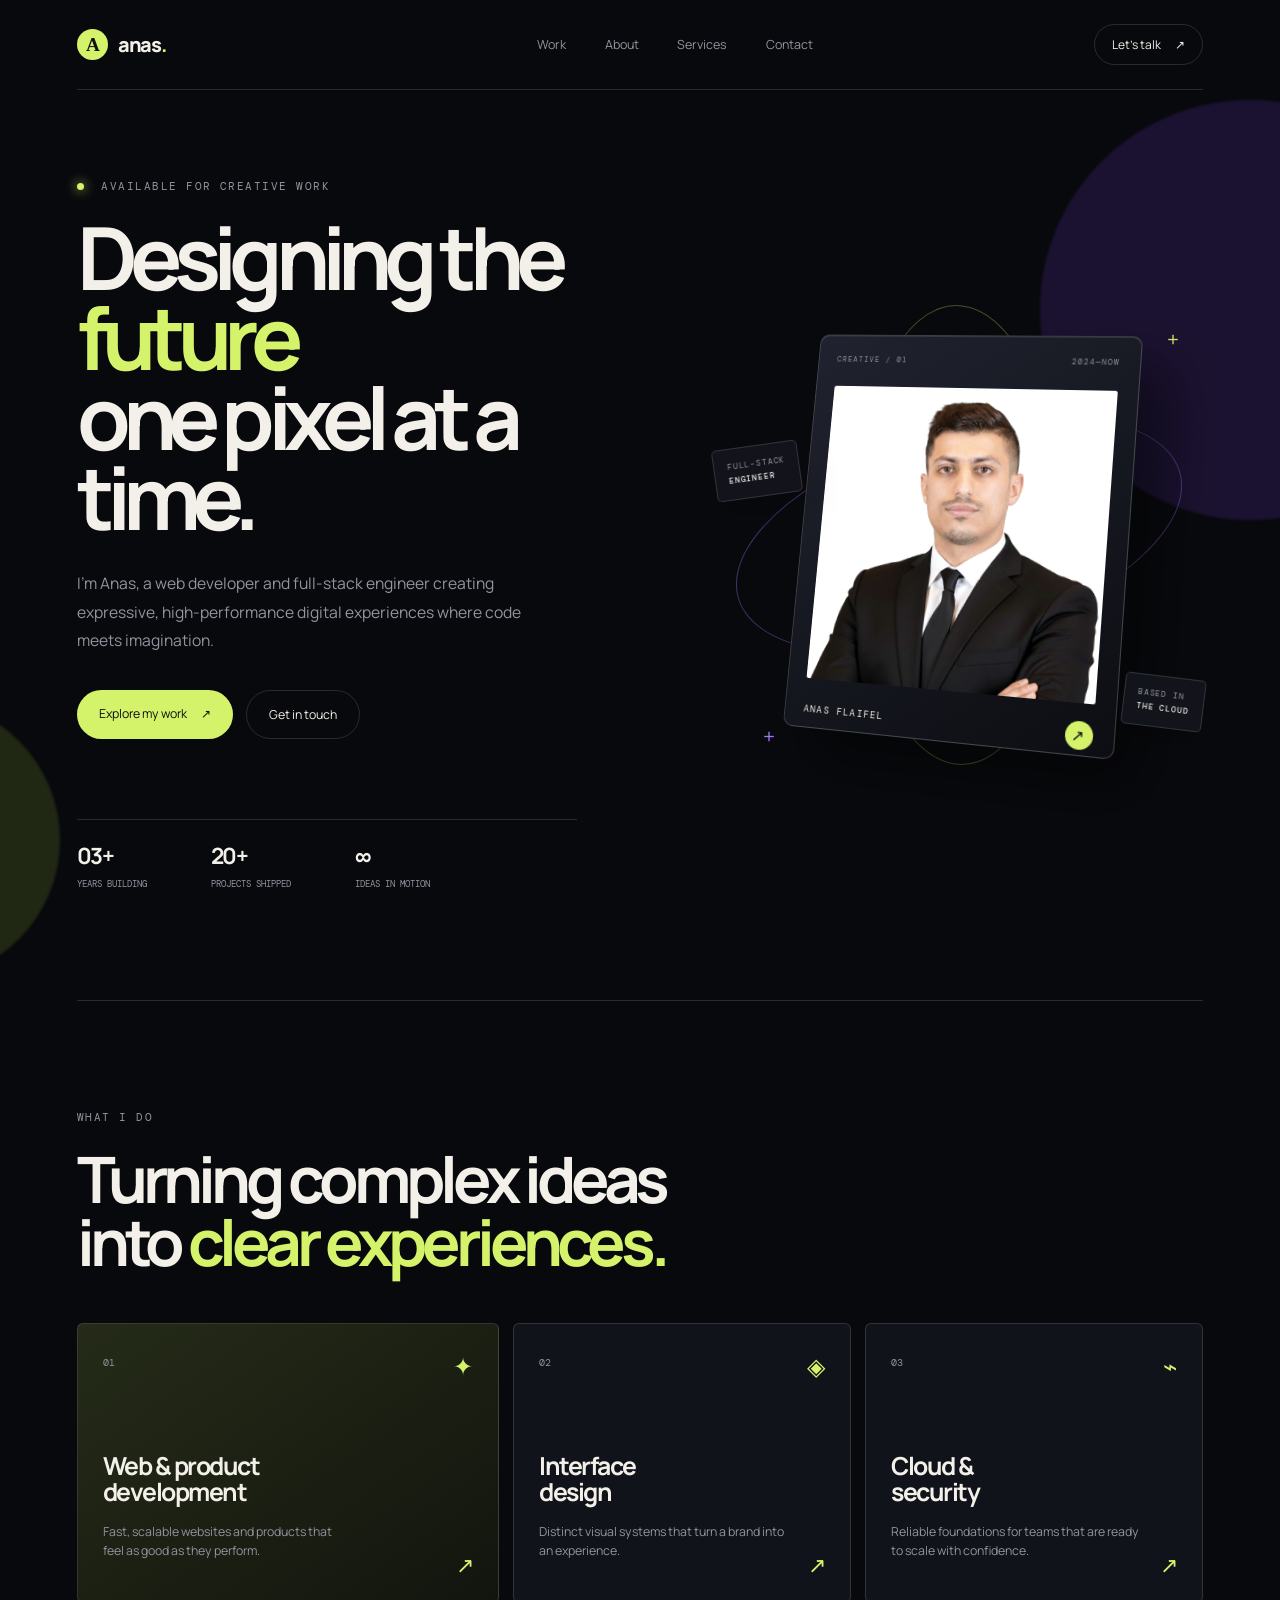
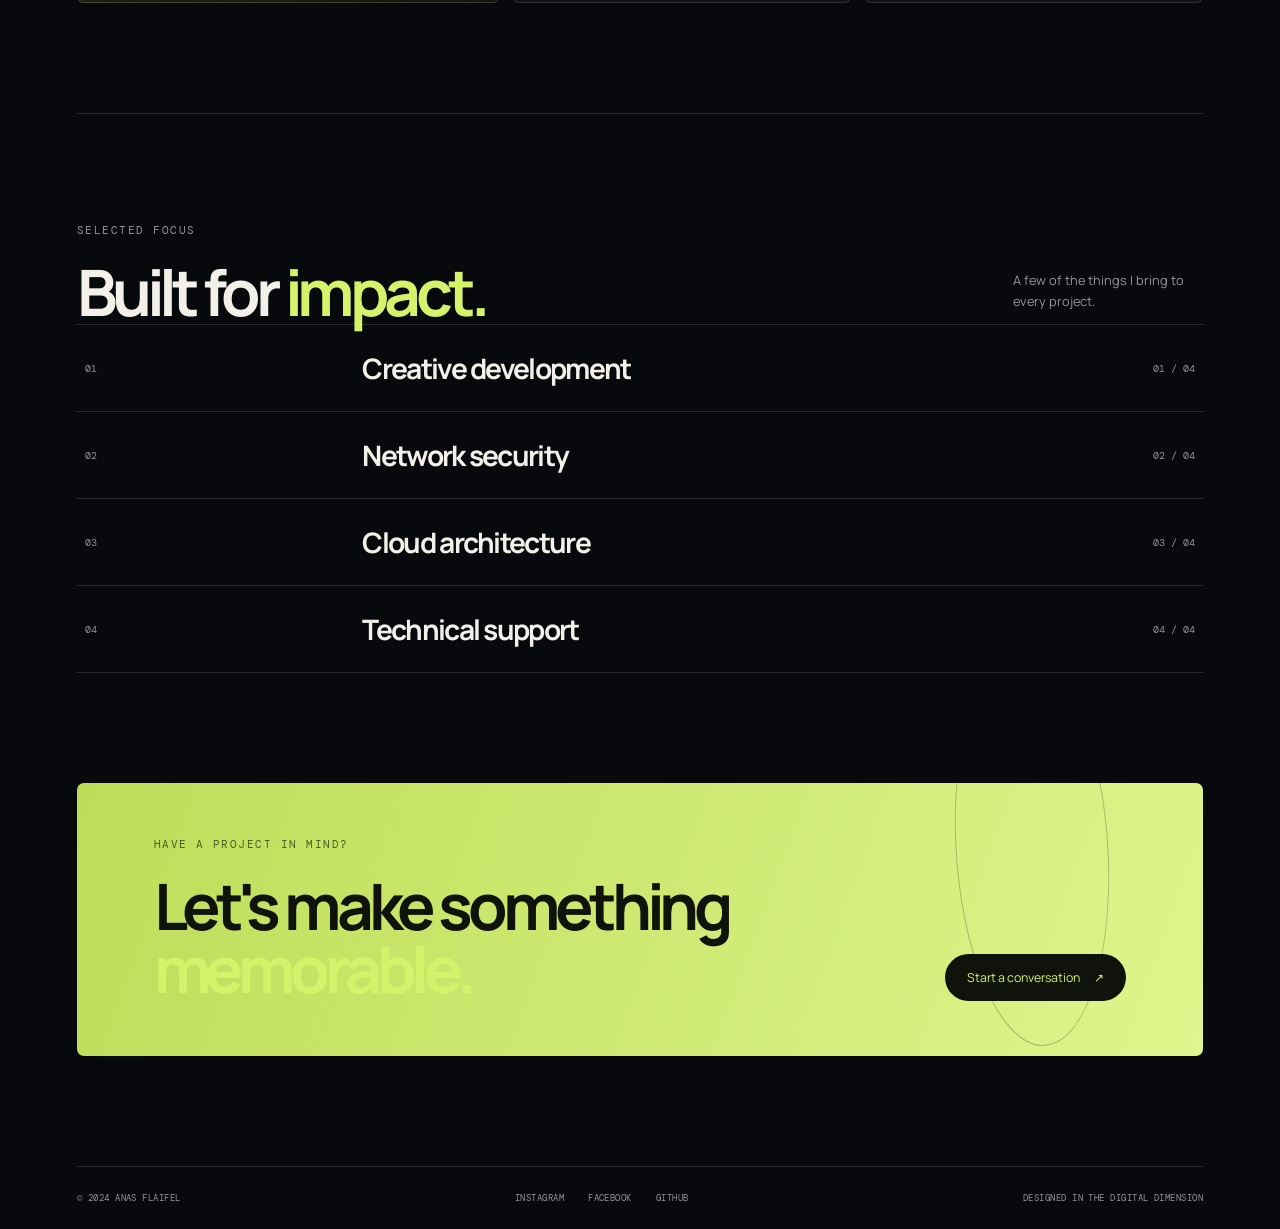
==== index.html @ ae0bc5d3 "Refactor code structure for improved readability and maintainability ,modern 3D design" ====
<!DOCTYPE html>
<html lang="en">

<head>
    <meta charset="UTF-8">
    <meta name="viewport" content="width=device-width, initial-scale=1.0">
    <meta name="description" content="Anas Flaifel — web developer and full-stack engineer.">
    <link rel="stylesheet" href="./my-personal-page.css">
    <link rel="icon" href="./favicon/image.ico">
    <title>Anas Flaifel | Digital Designer</title>
</head>

<body>
    <div class="page-shell">
        <div class="ambient ambient-one" aria-hidden="true"></div>
        <div class="ambient ambient-two" aria-hidden="true"></div>

        <header class="site-header">
            <a class="brand" href="./index.html" aria-label="Anas Flaifel home">
                <span class="brand-mark">A</span>
                <span>anas<span class="brand-accent">.</span></span>
            </a>
            <nav class="nav-info" aria-label="Main navigation">
                <a href="#work">Work</a>
                <a href="#about">About</a>
                <a href="#services">Services</a>
                <a href="#contact">Contact</a>
            </nav>
            <a class="header-cta" href="mailto:anasalbrnsese@gmail.com">Let's talk <span>↗</span></a>
        </header>

        <main>
            <section class="hero" id="about">
                <div class="hero-copy">
                    <p class="eyebrow"><span class="status-dot"></span> Available for creative work</p>
                    <h1>Designing the <em>future</em><br>one pixel at a time.</h1>
                    <p class="hero-intro">I'm Anas, a web developer and full-stack engineer creating expressive,
                        high-performance digital experiences where code meets imagination.</p>
                    <div class="hero-actions">
                        <a class="button button-primary" href="#work">Explore my work <span>↗</span></a>
                        <a class="button button-ghost" href="#contact">Get in touch</a>
                    </div>
                    <div class="hero-meta">
                        <div><strong>03+</strong><span>Years building</span></div>
                        <div><strong>20+</strong><span>Projects shipped</span></div>
                        <div><strong>∞</strong><span>Ideas in motion</span></div>
                    </div>
                </div>

                <div class="hero-visual" aria-label="Profile card">
                    <div class="orbit orbit-one"></div>
                    <div class="orbit orbit-two"></div>
                    <div class="profile-card">
                        <div class="card-topline"><span>CREATIVE / 01</span><span>2024—NOW</span></div>
                        <div class="profile-image-wrap">
                            <div class="profile-glow"></div>
                            <img class="profile-image" src="./assets/image/image.png" alt="Portrait of Anas Flaifel">
                        </div>
                        <div class="profile-card-footer">
                            <span>ANAS FLAIFEL</span>
                            <span class="card-arrow">↗</span>
                        </div>
                    </div>
                    <div class="floating-chip chip-role">FULL-STACK<br><strong>ENGINEER</strong></div>
                    <div class="floating-chip chip-location">BASED IN<br><strong>THE CLOUD</strong></div>
                    <div class="cross cross-one">+</div>
                    <div class="cross cross-two">+</div>
                </div>
            </section>

            <section class="services-section" id="services">
                <div class="section-heading">
                    <p class="eyebrow">What I do</p>
                    <h2>Turning complex ideas<br>into <em>clear experiences.</em></h2>
                </div>
                <div class="service-grid">
                    <article class="service-card service-featured">
                        <span class="service-number">01</span>
                        <span class="service-icon">✦</span>
                        <h3>Web &amp; product<br>development</h3>
                        <p>Fast, scalable websites and products that feel as good as they perform.</p>
                        <a href="#contact" aria-label="Learn about web and product development">↗</a>
                    </article>
                    <article class="service-card">
                        <span class="service-number">02</span>
                        <span class="service-icon">◈</span>
                        <h3>Interface<br>design</h3>
                        <p>Distinct visual systems that turn a brand into an experience.</p>
                        <a href="#contact" aria-label="Learn about interface design">↗</a>
                    </article>
                    <article class="service-card">
                        <span class="service-number">03</span>
                        <span class="service-icon">⌁</span>
                        <h3>Cloud &amp;<br>security</h3>
                        <p>Reliable foundations for teams that are ready to scale with confidence.</p>
                        <a href="#contact" aria-label="Learn about cloud and security">↗</a>
                    </article>
                </div>
            </section>

            <section class="work-section" id="work">
                <div class="section-heading inline-heading">
                    <div>
                        <p class="eyebrow">Selected focus</p>
                        <h2>Built for <em>impact.</em></h2>
                    </div>
                    <p class="section-note">A few of the things I bring to every project.</p>
                </div>
                <div class="focus-list">
                    <div class="focus-item"><span>01</span><strong>Creative development</strong><small>01 / 04</small></div>
                    <div class="focus-item"><span>02</span><strong>Network security</strong><small>02 / 04</small></div>
                    <div class="focus-item"><span>03</span><strong>Cloud architecture</strong><small>03 / 04</small></div>
                    <div class="focus-item"><span>04</span><strong>Technical support</strong><small>04 / 04</small></div>
                </div>
            </section>

            <section class="contact-section" id="contact">
                <div class="contact-card">
                    <div>
                        <p class="eyebrow">Have a project in mind?</p>
                        <h2>Let's make something<br><em>memorable.</em></h2>
                    </div>
                    <a class="button button-light" href="mailto:anasalbrnsese@gmail.com">Start a conversation <span>↗</span></a>
                </div>
            </section>
        </main>

        <footer class="site-footer">
            <span>© 2024 Anas Flaifel</span>
            <div class="social-links" aria-label="Social links">
                <a href="https://www.instagram.com/anasalbrnsese/" target="_blank" rel="noreferrer">Instagram</a>
                <a href="https://www.facebook.com/profile.php?id=100012258881433&ref=xav_ig_profile_web" target="_blank" rel="noreferrer">Facebook</a>
                <a href="https://github.com/Anasalbrnsese" target="_blank" rel="noreferrer">GitHub</a>
            </div>
            <span>Designed in the digital dimension</span>
        </footer>
    </div>
</body>

</html>
---- my-personal-page.css ----
@import url('https://fonts.googleapis.com/css2?family=DM+Mono:wght@400;500&family=Manrope:wght@400;500;600;700;800&display=swap');

:root {
    --bg: #08090d;
    --panel: #11131a;
    --panel-light: #191c26;
    --text: #f3f0e9;
    --muted: #92949f;
    --line: rgba(243, 240, 233, .14);
    --lime: #d5f26b;
    --purple: #a977ff;
    --mono: 'DM Mono', monospace;
}

* { box-sizing: border-box; }

html { scroll-behavior: smooth; }

body {
    margin: 0;
    background: var(--bg);
    color: var(--text);
    font-family: 'Manrope', Arial, sans-serif;
}

a { color: inherit; text-decoration: none; }

.page-shell {
    max-width: 1440px;
    margin: 0 auto;
    min-height: 100vh;
    padding: 0 6vw;
    overflow: hidden;
    position: relative;
}

.ambient { border-radius: 50%; filter: blur(1px); opacity: .2; pointer-events: none; position: absolute; }
.ambient-one { background: #6736c2; height: 420px; right: -180px; top: 100px; width: 420px; }
.ambient-two { background: #819d2c; height: 280px; left: -220px; top: 700px; width: 280px; }

.site-header {
    align-items: center;
    border-bottom: 1px solid var(--line);
    display: flex;
    justify-content: space-between;
    min-height: 90px;
    position: relative;
    z-index: 2;
}

.brand { align-items: center; display: flex; font-size: 1.25rem; font-weight: 800; gap: 10px; letter-spacing: -.06em; }
.brand-mark { align-items: center; background: var(--lime); border-radius: 50%; color: #111; display: flex; font-family: Georgia, serif; font-size: 1.2rem; height: 31px; justify-content: center; width: 31px; }
.brand-accent, em { color: var(--lime); font-style: normal; }
.nav-info { display: flex; gap: clamp(20px, 3vw, 50px); margin-left: 8%; }
.nav-info a { color: var(--muted); font-size: .78rem; transition: color .25s ease; }
.nav-info a:hover, .social-links a:hover { color: var(--lime); }
.header-cta { border: 1px solid var(--line); border-radius: 30px; font-size: .75rem; padding: 11px 17px; transition: background .25s ease, color .25s ease; }
.header-cta span, .button span { margin-left: 12px; }
.header-cta:hover { background: var(--lime); color: #10120e; }

.hero { align-items: center; display: grid; gap: 5vw; grid-template-columns: 1.08fr .92fr; min-height: 680px; padding: 90px 0 110px; }
.eyebrow { color: var(--muted); font-family: var(--mono); font-size: .66rem; letter-spacing: .14em; margin: 0 0 24px; text-transform: uppercase; }
.status-dot { background: var(--lime); border-radius: 50%; box-shadow: 0 0 12px var(--lime); display: inline-block; height: 7px; margin-right: 9px; width: 7px; }
h1, h2, h3, p { margin-top: 0; }
h1 { font-size: clamp(3.4rem, 6.8vw, 6.9rem); letter-spacing: -.09em; line-height: .92; margin-bottom: 32px; max-width: 760px; }
.hero-intro { color: var(--muted); font-size: .98rem; line-height: 1.8; max-width: 450px; }
.hero-actions { display: flex; flex-wrap: wrap; gap: 13px; margin-top: 36px; }
.button { border-radius: 30px; display: inline-block; font-size: .77rem; padding: 15px 22px; transition: transform .25s ease, box-shadow .25s ease; }
.button:hover { box-shadow: 0 8px 24px rgba(213, 242, 107, .12); transform: translateY(-3px); }
.button-primary { background: var(--lime); color: #0d100b; }
.button-ghost { border: 1px solid var(--line); color: var(--text); }
.hero-meta { border-top: 1px solid var(--line); display: flex; gap: clamp(24px, 5vw, 65px); margin-top: 80px; max-width: 500px; padding-top: 20px; }
.hero-meta div { display: flex; flex-direction: column; gap: 7px; }
.hero-meta strong { font-size: 1.4rem; letter-spacing: -.06em; }
.hero-meta span { color: var(--muted); font-family: var(--mono); font-size: .55rem; text-transform: uppercase; }

.hero-visual { height: 500px; perspective: 1200px; position: relative; }
.profile-card { background: linear-gradient(145deg, #20232f, #0d0e13); border: 1px solid rgba(255, 255, 255, .18); border-radius: 10px; box-shadow: 30px 30px 60px rgba(0, 0, 0, .5), inset 0 1px rgba(255, 255, 255, .1); height: 410px; left: 50%; padding: 20px; position: absolute; top: 45px; transform: translateX(-50%) rotateY(-16deg) rotateX(7deg) rotateZ(3deg); transition: transform .6s ease; width: min(78%, 340px); z-index: 2; }
.profile-card:hover { transform: translateX(-50%) rotateY(0) rotateX(0) rotateZ(0); }
.card-topline, .profile-card-footer { color: #8c8e9a; display: flex; font-family: var(--mono); font-size: .52rem; justify-content: space-between; letter-spacing: .12em; }
.profile-image-wrap { background: #f4f1eb; border-radius: 3px; height: 305px; margin: 23px 0 17px; overflow: hidden; position: relative; }
.profile-glow { background: radial-gradient(circle, var(--purple), transparent 64%); filter: blur(14px); height: 90%; left: 10%; opacity: .8; position: absolute; top: 12%; width: 80%; }
.profile-image { filter: saturate(.85) contrast(1.08); height: 100%; object-fit: cover; object-position: center top; position: relative; transform: scale(1.08); width: 100%; }
.profile-card-footer { align-items: center; color: var(--text); font-size: .63rem; }
.card-arrow { align-items: center; background: var(--lime); border-radius: 50%; color: #0c100b; display: flex; font-size: .95rem; height: 27px; justify-content: center; width: 27px; }
.orbit { border: 1px solid rgba(213, 242, 107, .3); border-radius: 50%; height: 440px; left: 50%; position: absolute; top: 30px; transform: translateX(-50%) rotate(-20deg) skewX(-15deg); width: 220px; }
.orbit-two { border-color: rgba(169, 119, 255, .35); transform: translateX(-50%) rotate(55deg) skewX(-15deg); }
.floating-chip { background: rgba(20, 22, 30, .85); border: 1px solid var(--line); border-radius: 5px; box-shadow: 0 15px 35px rgba(0, 0, 0, .25); color: var(--muted); font-family: var(--mono); font-size: .52rem; letter-spacing: .1em; line-height: 1.7; padding: 11px 13px; position: absolute; z-index: 3; }
.floating-chip strong { color: var(--text); font-weight: 500; }
.chip-role { left: 0; top: 160px; transform: rotate(-8deg); }
.chip-location { bottom: 57px; right: 0; transform: rotate(7deg); }
.cross { color: var(--lime); font-size: 1.3rem; position: absolute; }
.cross-one { right: 5%; top: 8%; }
.cross-two { bottom: 7%; left: 10%; color: var(--purple); }

.services-section, .work-section { border-top: 1px solid var(--line); padding: 110px 0; }
h2 { font-size: clamp(2.4rem, 5vw, 4.7rem); letter-spacing: -.08em; line-height: .98; margin-bottom: 50px; }
.service-grid { display: grid; gap: 14px; grid-template-columns: 1.25fr 1fr 1fr; }
.service-card { background: var(--panel); border: 1px solid var(--line); border-radius: 6px; min-height: 280px; padding: 25px; position: relative; transition: border-color .3s ease, transform .3s ease; }
.service-card:hover { border-color: rgba(213, 242, 107, .6); transform: translateY(-8px); }
.service-featured { background: linear-gradient(145deg, #252b18, #12150e); }
.service-number { color: var(--muted); font-family: var(--mono); font-size: .62rem; }
.service-icon { color: var(--lime); float: right; font-size: 1.5rem; }
.service-card h3 { font-size: 1.55rem; letter-spacing: -.06em; line-height: 1.05; margin: 82px 0 16px; }
.service-card p { color: var(--muted); font-size: .77rem; line-height: 1.6; max-width: 250px; }
.service-card > a { bottom: 22px; color: var(--lime); font-size: 1.4rem; position: absolute; right: 24px; }
.inline-heading { align-items: end; display: flex; justify-content: space-between; }
.inline-heading h2 { margin-bottom: 0; }
.section-note { color: var(--muted); font-size: .8rem; line-height: 1.6; max-width: 190px; }
.focus-list { border-top: 1px solid var(--line); }
.focus-item { align-items: center; border-bottom: 1px solid var(--line); display: grid; grid-template-columns: 1fr 2fr 1fr; padding: 24px 8px; transition: color .25s ease, padding .25s ease; }
.focus-item:hover { color: var(--lime); padding-left: 20px; }
.focus-item span, .focus-item small { color: var(--muted); font-family: var(--mono); font-size: .62rem; }
.focus-item small { text-align: right; }
.focus-item strong { font-size: clamp(1.2rem, 2.2vw, 2rem); letter-spacing: -.06em; }
.contact-section { padding: 0 0 110px; }
.contact-card { align-items: end; background: linear-gradient(110deg, #bddd58, #dff58d); border-radius: 7px; color: #10130c; display: flex; justify-content: space-between; overflow: hidden; padding: 55px clamp(25px, 6vw, 80px); position: relative; }
.contact-card::after { border: 1px solid rgba(16, 19, 12, .25); border-radius: 50%; content: ''; height: 370px; position: absolute; right: 8%; top: -120px; transform: rotate(-25deg) skewX(-18deg); width: 160px; }
.contact-card .eyebrow { color: #4c5b26; }
.contact-card h2 { margin: 0; position: relative; z-index: 1; }
.button-light { background: #10130c; color: var(--lime); position: relative; z-index: 1; }
.site-footer { align-items: center; border-top: 1px solid var(--line); color: var(--muted); display: flex; font-family: var(--mono); font-size: .58rem; justify-content: space-between; letter-spacing: .05em; padding: 25px 0; text-transform: uppercase; }
.social-links { display: flex; gap: 24px; }

@media (max-width: 850px) {
    .page-shell { padding: 0 5vw; }
    .nav-info { gap: 18px; margin-left: 0; }
    .header-cta { display: none; }
    .hero { gap: 25px; grid-template-columns: 1fr; padding: 80px 0; }
    .hero-copy { max-width: 700px; }
    .hero-visual { height: 470px; margin: 0 auto; max-width: 500px; width: 100%; }
    .service-grid { grid-template-columns: 1fr 1fr; }
    .service-featured { grid-column: span 2; }
}

@media (max-width: 560px) {
    .site-header { min-height: 72px; }
    .brand { font-size: 1.05rem; }
    .nav-info a { font-size: .65rem; }
    .nav-info a:nth-child(1), .nav-info a:nth-child(3) { display: none; }
    h1 { font-size: clamp(3.2rem, 16vw, 5rem); }
    .hero-intro { font-size: .88rem; }
    .hero-meta { gap: 18px; margin-top: 55px; }
    .hero-meta strong { font-size: 1.1rem; }
    .hero-visual { height: 400px; }
    .profile-card { height: 350px; top: 30px; width: 250px; }
    .profile-image-wrap { height: 250px; }
    .orbit { height: 370px; }
    .floating-chip { font-size: .45rem; }
    .chip-role { left: -4px; top: 130px; }
    .chip-location { bottom: 37px; right: -4px; }
    .services-section, .work-section { padding: 75px 0; }
    h2 { font-size: 2.8rem; }
    .service-grid { grid-template-columns: 1fr; }
    .service-featured { grid-column: auto; }
    .service-card { min-height: 240px; }
    .inline-heading { align-items: start; display: block; }
    .section-note { margin: 25px 0 35px; }
    .focus-item { grid-template-columns: 35px 1fr 45px; padding: 20px 0; }
    .focus-item strong { font-size: 1.1rem; }
    .contact-card { align-items: start; display: block; padding: 40px 25px; }
    .contact-card h2 { margin-bottom: 35px; }
    .site-footer { align-items: start; flex-direction: column; gap: 18px; }
    .social-links { flex-wrap: wrap; gap: 15px; }
}
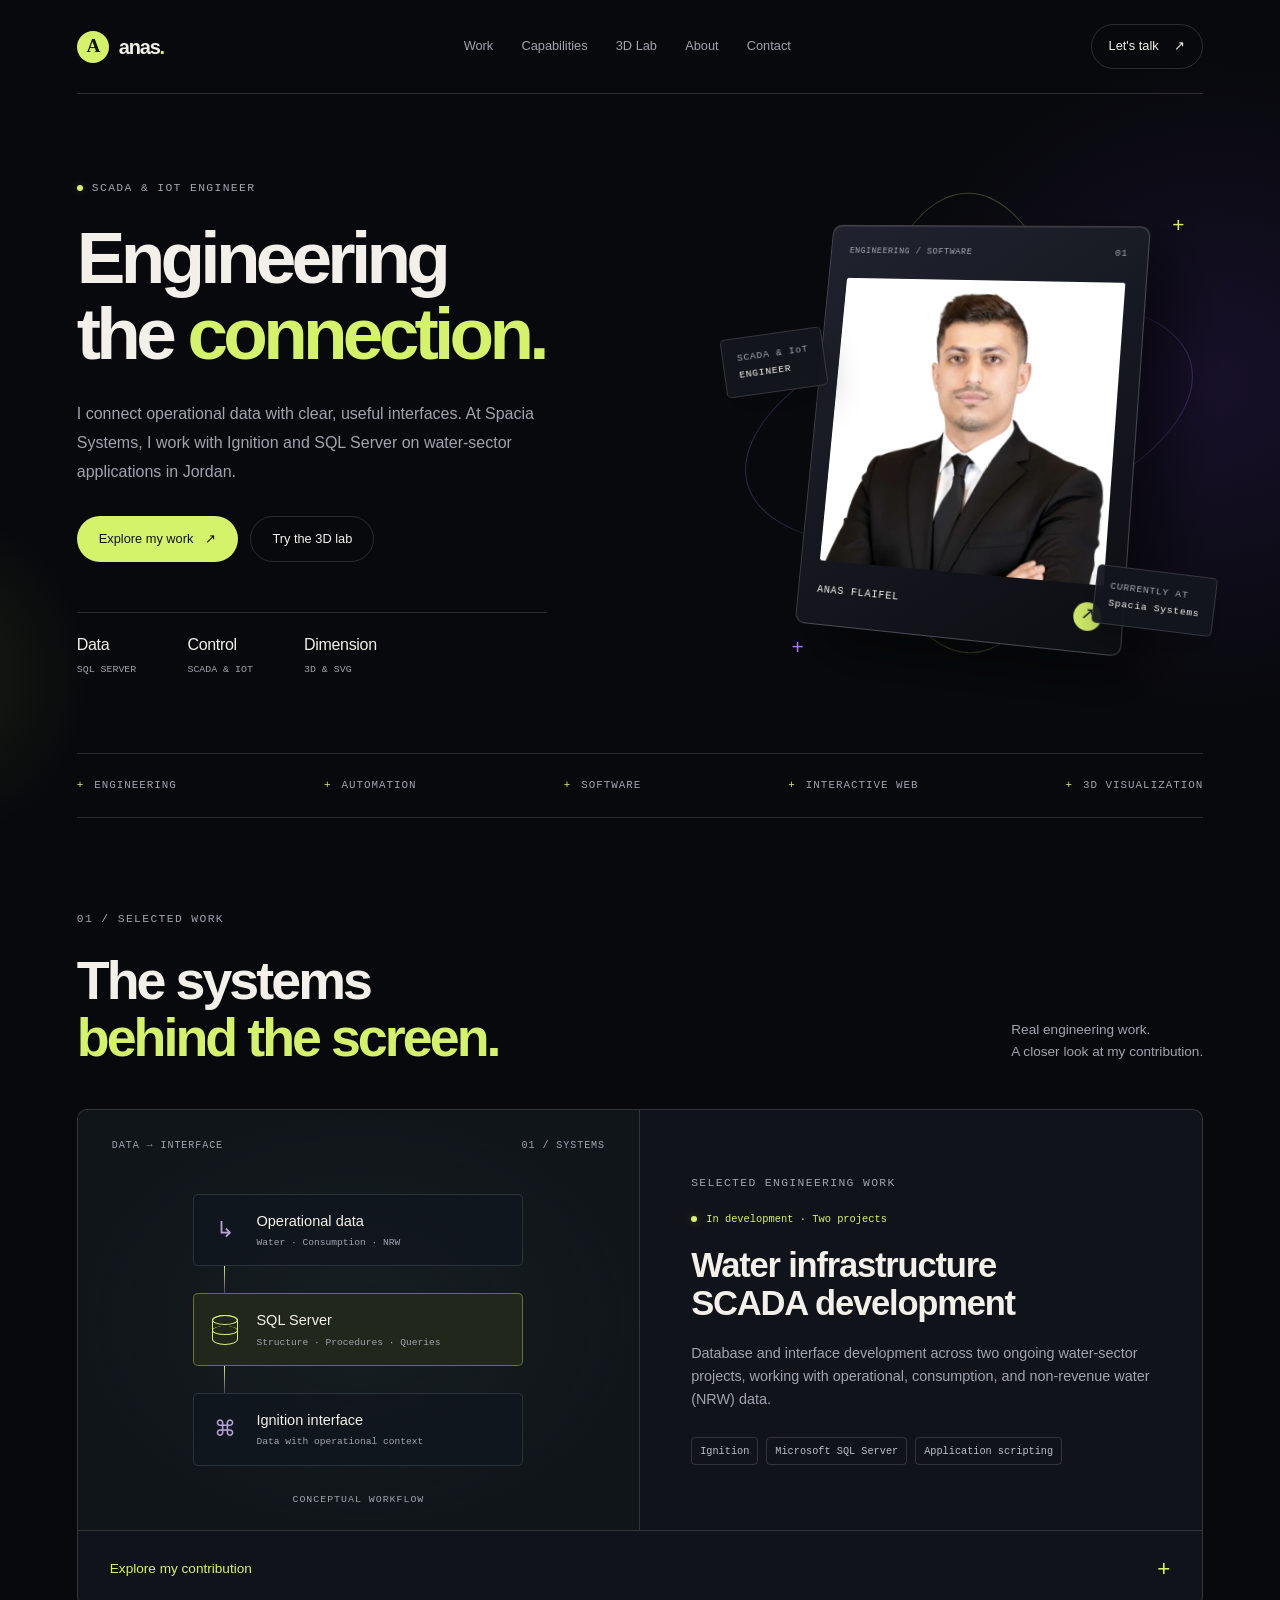
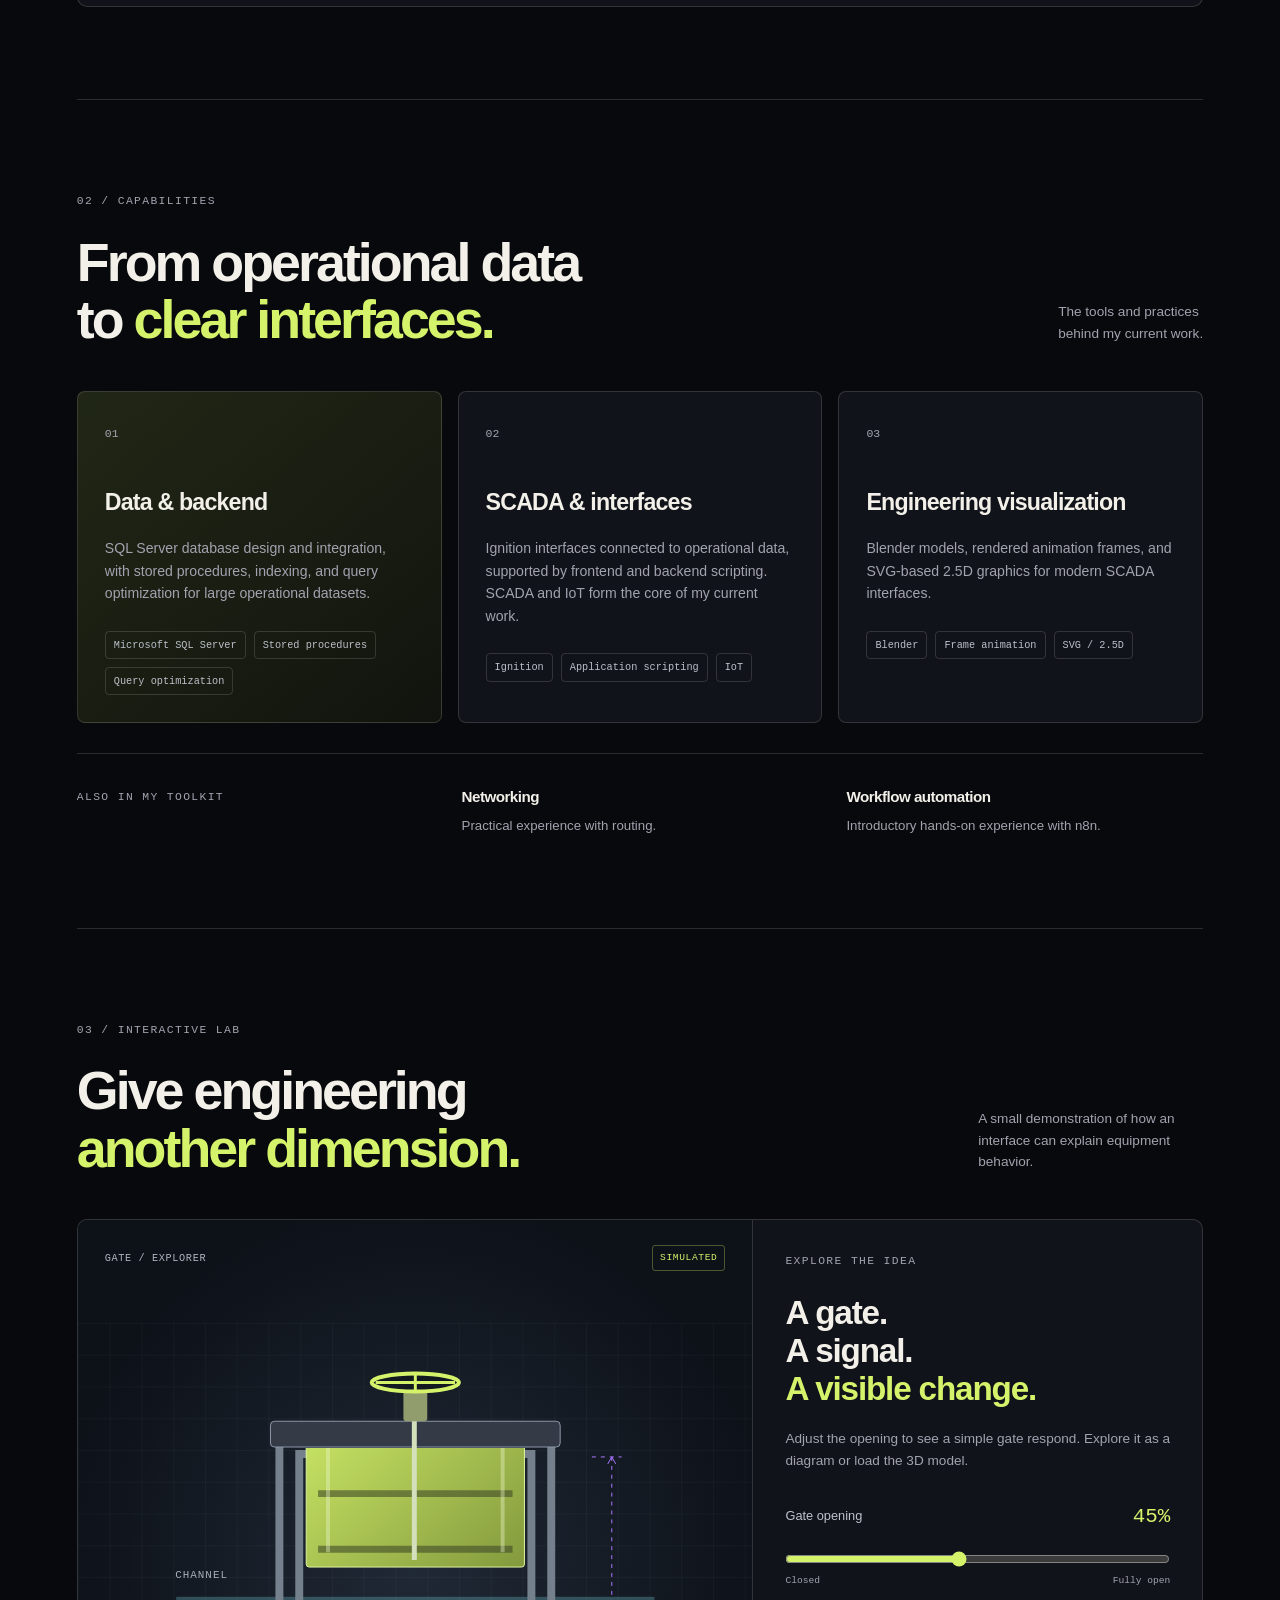
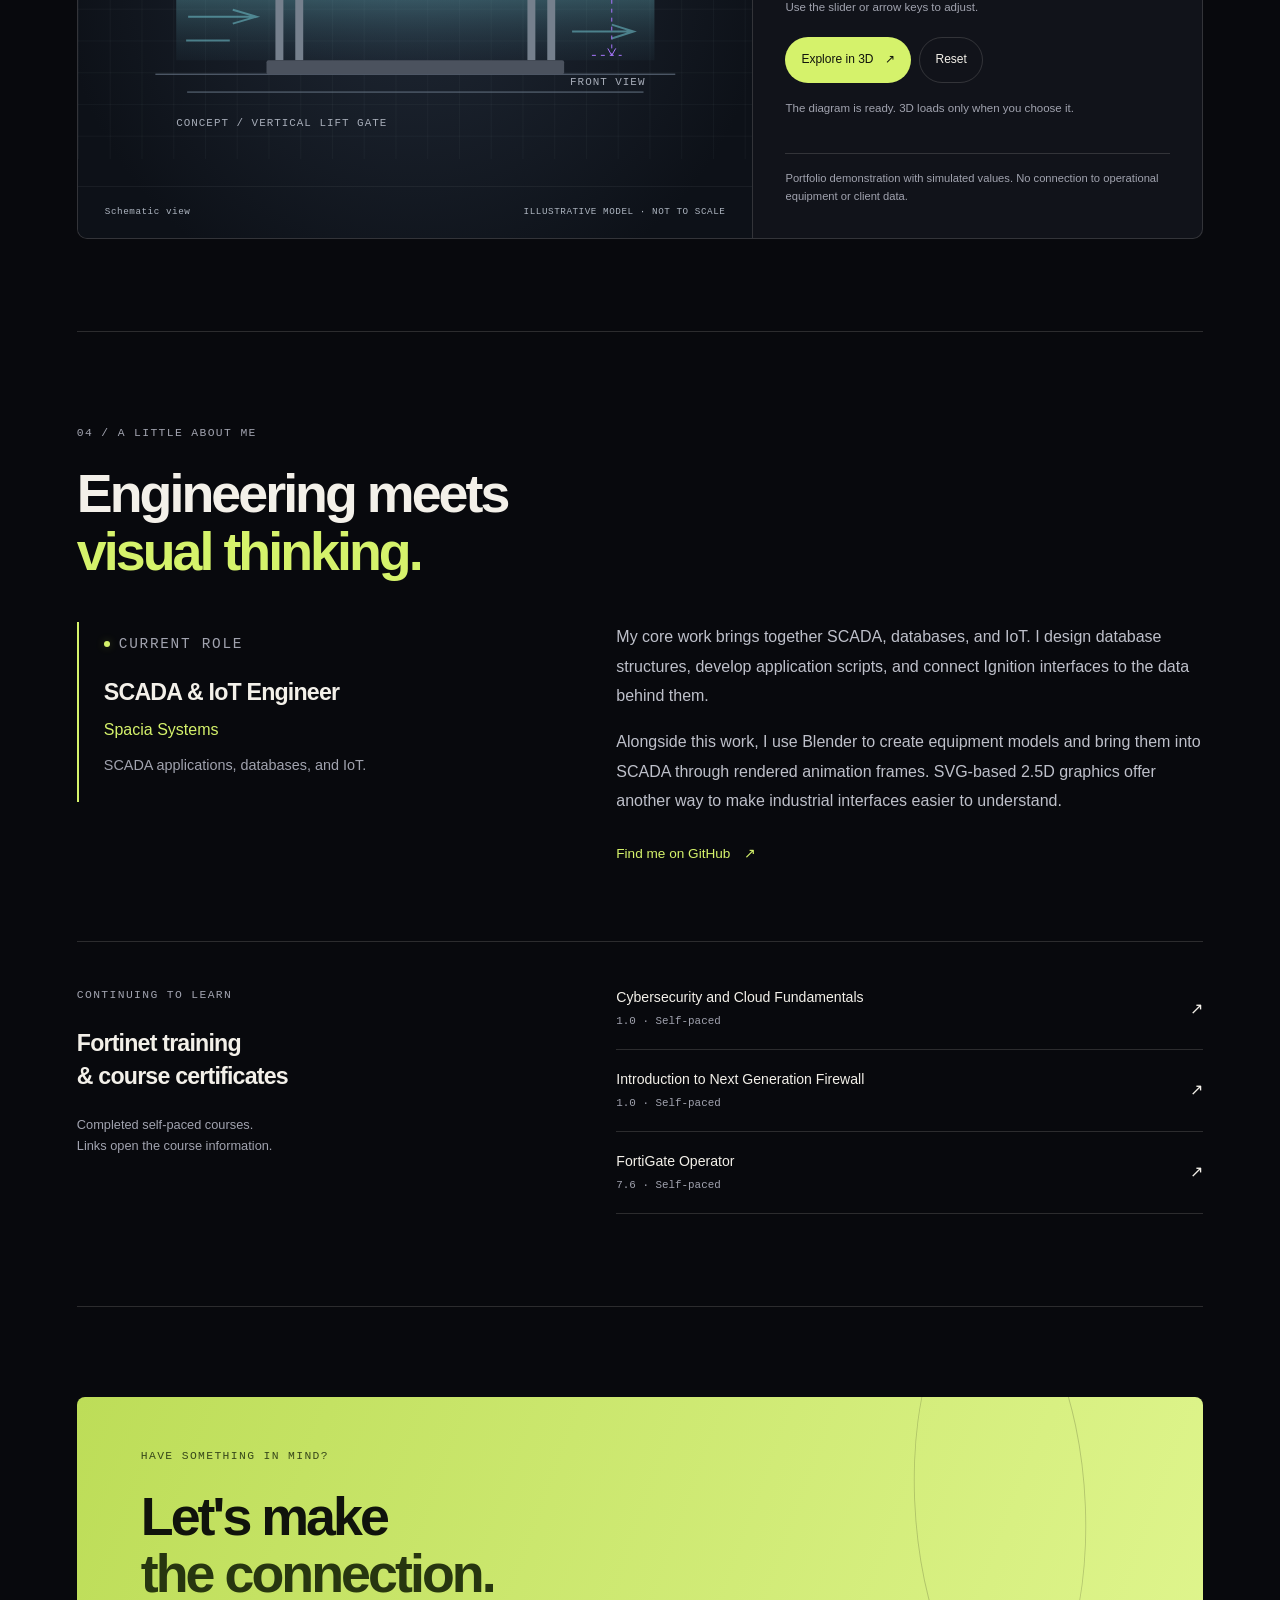
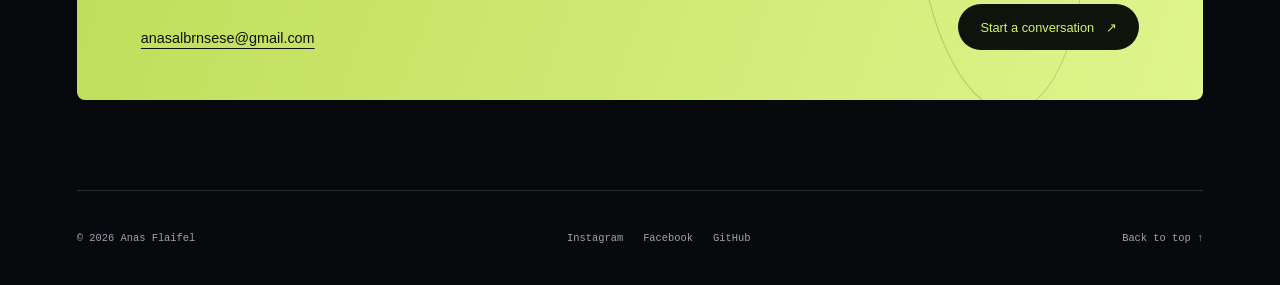
==== commit fbce3cdb: "feat: add interactive engineering lab with 3D gate model and schematic diagram - Implemented initEng" ====
--- a/index.html
+++ b/index.html
@@ -1,140 +1,215 @@
+<!-- Generated by scripts/build.mjs. Edit src/ and content/portfolio.json. -->
 <!DOCTYPE html>
 <html lang="en">
-
 <head>
-    <meta charset="UTF-8">
-    <meta name="viewport" content="width=device-width, initial-scale=1.0">
-    <meta name="description" content="Anas Flaifel — web developer and full-stack engineer.">
-    <link rel="stylesheet" href="./my-personal-page.css">
-    <link rel="icon" href="./favicon/image.ico">
-    <title>Anas Flaifel | Digital Designer</title>
+  <meta charset="UTF-8">
+  <meta name="viewport" content="width=device-width, initial-scale=1">
+  <meta name="description" content="Anas Flaifel, SCADA &amp; IoT Engineer at Spacia Systems. Ignition applications, SQL Server databases, and engineering visualization.">
+  <meta name="theme-color" content="#08090d">
+  <title>Anas Flaifel | SCADA &amp; IoT Engineer</title>
+  <link rel="icon" type="image/svg+xml" href="./assets/favicon.svg">
+  <link rel="preload" href="./assets/fonts/Inter-VariableFont_slnt,wght.ttf" as="font" type="font/ttf" crossorigin>
+  <link rel="stylesheet" href="./my-personal-page.css">
+  <link rel="stylesheet" href="./assets/css/projects.css">
+  <link rel="stylesheet" href="./assets/css/scene.css">
+  <script type="module" src="./assets/js/main.js"></script>
 </head>
-
 <body>
-    <div class="page-shell">
-        <div class="ambient ambient-one" aria-hidden="true"></div>
-        <div class="ambient ambient-two" aria-hidden="true"></div>
-
-        <header class="site-header">
-            <a class="brand" href="./index.html" aria-label="Anas Flaifel home">
-                <span class="brand-mark">A</span>
-                <span>anas<span class="brand-accent">.</span></span>
-            </a>
-            <nav class="nav-info" aria-label="Main navigation">
-                <a href="#work">Work</a>
-                <a href="#about">About</a>
-                <a href="#services">Services</a>
-                <a href="#contact">Contact</a>
-            </nav>
-            <a class="header-cta" href="mailto:anasalbrnsese@gmail.com">Let's talk <span>↗</span></a>
-        </header>
-
-        <main>
-            <section class="hero" id="about">
-                <div class="hero-copy">
-                    <p class="eyebrow"><span class="status-dot"></span> Available for creative work</p>
-                    <h1>Designing the <em>future</em><br>one pixel at a time.</h1>
-                    <p class="hero-intro">I'm Anas, a web developer and full-stack engineer creating expressive,
-                        high-performance digital experiences where code meets imagination.</p>
-                    <div class="hero-actions">
-                        <a class="button button-primary" href="#work">Explore my work <span>↗</span></a>
-                        <a class="button button-ghost" href="#contact">Get in touch</a>
-                    </div>
-                    <div class="hero-meta">
-                        <div><strong>03+</strong><span>Years building</span></div>
-                        <div><strong>20+</strong><span>Projects shipped</span></div>
-                        <div><strong>∞</strong><span>Ideas in motion</span></div>
-                    </div>
-                </div>
-
-                <div class="hero-visual" aria-label="Profile card">
-                    <div class="orbit orbit-one"></div>
-                    <div class="orbit orbit-two"></div>
-                    <div class="profile-card">
-                        <div class="card-topline"><span>CREATIVE / 01</span><span>2024—NOW</span></div>
-                        <div class="profile-image-wrap">
-                            <div class="profile-glow"></div>
-                            <img class="profile-image" src="./assets/image/image.png" alt="Portrait of Anas Flaifel">
-                        </div>
-                        <div class="profile-card-footer">
-                            <span>ANAS FLAIFEL</span>
-                            <span class="card-arrow">↗</span>
-                        </div>
-                    </div>
-                    <div class="floating-chip chip-role">FULL-STACK<br><strong>ENGINEER</strong></div>
-                    <div class="floating-chip chip-location">BASED IN<br><strong>THE CLOUD</strong></div>
-                    <div class="cross cross-one">+</div>
-                    <div class="cross cross-two">+</div>
-                </div>
-            </section>
-
-            <section class="services-section" id="services">
-                <div class="section-heading">
-                    <p class="eyebrow">What I do</p>
-                    <h2>Turning complex ideas<br>into <em>clear experiences.</em></h2>
-                </div>
-                <div class="service-grid">
-                    <article class="service-card service-featured">
-                        <span class="service-number">01</span>
-                        <span class="service-icon">✦</span>
-                        <h3>Web &amp; product<br>development</h3>
-                        <p>Fast, scalable websites and products that feel as good as they perform.</p>
-                        <a href="#contact" aria-label="Learn about web and product development">↗</a>
-                    </article>
-                    <article class="service-card">
-                        <span class="service-number">02</span>
-                        <span class="service-icon">◈</span>
-                        <h3>Interface<br>design</h3>
-                        <p>Distinct visual systems that turn a brand into an experience.</p>
-                        <a href="#contact" aria-label="Learn about interface design">↗</a>
-                    </article>
-                    <article class="service-card">
-                        <span class="service-number">03</span>
-                        <span class="service-icon">⌁</span>
-                        <h3>Cloud &amp;<br>security</h3>
-                        <p>Reliable foundations for teams that are ready to scale with confidence.</p>
-                        <a href="#contact" aria-label="Learn about cloud and security">↗</a>
-                    </article>
-                </div>
-            </section>
-
-            <section class="work-section" id="work">
-                <div class="section-heading inline-heading">
-                    <div>
-                        <p class="eyebrow">Selected focus</p>
-                        <h2>Built for <em>impact.</em></h2>
-                    </div>
-                    <p class="section-note">A few of the things I bring to every project.</p>
-                </div>
-                <div class="focus-list">
-                    <div class="focus-item"><span>01</span><strong>Creative development</strong><small>01 / 04</small></div>
-                    <div class="focus-item"><span>02</span><strong>Network security</strong><small>02 / 04</small></div>
-                    <div class="focus-item"><span>03</span><strong>Cloud architecture</strong><small>03 / 04</small></div>
-                    <div class="focus-item"><span>04</span><strong>Technical support</strong><small>04 / 04</small></div>
-                </div>
-            </section>
-
-            <section class="contact-section" id="contact">
-                <div class="contact-card">
-                    <div>
-                        <p class="eyebrow">Have a project in mind?</p>
-                        <h2>Let's make something<br><em>memorable.</em></h2>
-                    </div>
-                    <a class="button button-light" href="mailto:anasalbrnsese@gmail.com">Start a conversation <span>↗</span></a>
-                </div>
-            </section>
-        </main>
-
-        <footer class="site-footer">
-            <span>© 2024 Anas Flaifel</span>
-            <div class="social-links" aria-label="Social links">
-                <a href="https://www.instagram.com/anasalbrnsese/" target="_blank" rel="noreferrer">Instagram</a>
-                <a href="https://www.facebook.com/profile.php?id=100012258881433&ref=xav_ig_profile_web" target="_blank" rel="noreferrer">Facebook</a>
-                <a href="https://github.com/Anasalbrnsese" target="_blank" rel="noreferrer">GitHub</a>
+  <a class="skip-link" href="#main">Skip to content</a>
+  <div class="page-shell">
+    <div class="ambient ambient-one" aria-hidden="true"></div>
+    <div class="ambient ambient-two" aria-hidden="true"></div>
+    <header class="site-header">
+      <a class="brand" href="./index.html" aria-label="Anas Flaifel home"><span class="brand-mark">A</span><span>anas<span class="brand-accent">.</span></span></a>
+      <button class="menu-toggle" type="button" aria-controls="main-navigation" aria-expanded="false" hidden>Menu <span aria-hidden="true">+</span></button>
+      <nav class="nav-info" id="main-navigation" aria-label="Main navigation">
+        <a href="#work">Work</a><a href="#services">Capabilities</a><a href="#lab">3D Lab</a><a href="#about">About</a><a href="#contact">Contact</a>
+      </nav>
+      <a class="header-cta" href="mailto:anasalbrnsese@gmail.com">Let's talk <span aria-hidden="true">↗</span></a>
+    </header>
+    <main id="main">
+      <section class="hero" aria-labelledby="hero-title">
+        <div class="hero-copy">
+          <p class="eyebrow"><span class="status-dot" aria-hidden="true"></span>SCADA &amp; IoT Engineer</p>
+          <h1 id="hero-title">Engineering<br>the <em>connection.</em></h1>
+          <p class="hero-intro">I connect operational data with clear, useful interfaces. At Spacia Systems, I work with Ignition and SQL Server on water-sector applications in Jordan.</p>
+          <div class="hero-actions">
+            <a class="button button-primary" href="#work">Explore my work <span aria-hidden="true">↗</span></a>
+            <a class="button button-ghost" href="#lab">Try the 3D lab</a>
+          </div>
+          <div class="hero-meta" aria-label="Areas of focus">
+            <div><strong>Data</strong><span>SQL Server</span></div>
+            <div><strong>Control</strong><span>SCADA &amp; IoT</span></div>
+            <div><strong>Dimension</strong><span>3D &amp; SVG</span></div>
+          </div>
+        </div>
+        <div class="hero-visual">
+          <div class="orbit orbit-one" aria-hidden="true"></div><div class="orbit orbit-two" aria-hidden="true"></div>
+          <div class="profile-card">
+            <div class="card-topline"><span>ENGINEERING / SOFTWARE</span><span aria-hidden="true">01</span></div>
+            <div class="profile-image-wrap">
+              <picture><source srcset="./assets/image/portrait.webp" type="image/webp"><img class="profile-image" src="./assets/image/image.png" width="1024" height="1024" fetchpriority="high" alt="Portrait of Anas Flaifel"></picture>
             </div>
-            <span>Designed in the digital dimension</span>
-        </footer>
+            <div class="profile-card-footer"><span>Anas Flaifel</span><span class="card-arrow" aria-hidden="true">↗</span></div>
+          </div>
+          <div class="floating-chip chip-role">SCADA &amp; IoT<br><strong>ENGINEER</strong></div>
+          <div class="floating-chip chip-location">CURRENTLY AT<br><strong>Spacia Systems</strong></div>
+          <div class="cross cross-one" aria-hidden="true">+</div><div class="cross cross-two" aria-hidden="true">+</div>
+        </div>
+      </section>
+      <div class="discipline-strip" aria-label="Portfolio disciplines"><span>Engineering</span><span>Automation</span><span>Software</span><span>Interactive web</span><span>3D visualization</span></div>
+
+      <section class="work-section section" id="work" aria-labelledby="work-title">
+        <div class="section-heading inline-heading">
+          <div><p class="eyebrow">01 / Selected work</p><h2 id="work-title">The systems<br><em>behind the screen.</em></h2></div>
+          <p class="section-note">Real engineering work.<br>A closer look at my contribution.</p>
+        </div>
+        <article class="project-card" id="water-scada" aria-labelledby="water-scada-title">
+  <div class="project-overview">
+    <div class="project-visual" aria-label="Conceptual data path from operational data through SQL Server to an Ignition interface">
+      <div class="visual-topline"><span>DATA → INTERFACE</span><span aria-hidden="true">01 / SYSTEMS</span></div>
+      <div class="data-path">
+        <div class="data-node"><span class="node-symbol" aria-hidden="true">↳</span><div><strong>Operational data</strong><small>Water · Consumption · NRW</small></div></div>
+        <div class="path-connector" aria-hidden="true"></div>
+        <div class="data-node node-database"><span class="database-symbol" aria-hidden="true"></span><div><strong>SQL Server</strong><small>Structure · Procedures · Queries</small></div></div>
+        <div class="path-connector" aria-hidden="true"></div>
+        <div class="data-node"><span class="node-symbol" aria-hidden="true">⌘</span><div><strong>Ignition interface</strong><small>Data with operational context</small></div></div>
+      </div>
+      <p class="visual-caption">Conceptual workflow</p>
     </div>
+    <div class="project-copy">
+      <p class="eyebrow">Selected engineering work</p>
+      <p class="project-status"><span class="status-dot" aria-hidden="true"></span>In development · Two projects</p>
+      <h3 id="water-scada-title">Water infrastructure SCADA development</h3>
+      <p>Database and interface development across two ongoing water-sector projects, working with operational, consumption, and non-revenue water (NRW) data.</p>
+      <ul class="tags" aria-label="Project technologies"><li>Ignition</li><li>Microsoft SQL Server</li><li>Application scripting</li></ul>
+    </div>
+  </div>
+  <details class="project-details">
+    <summary><span>Explore my contribution</span><span class="detail-plus" aria-hidden="true">+</span></summary>
+    <dl class="detail-grid"><div><dt>Project</dt><dd>SCADA and operational-data applications for water infrastructure in Jordan. This overview brings together my responsibilities across two ongoing projects.</dd></div>
+<div><dt>My contribution</dt><dd>Database structure design, Ignition database integration, frontend interface development, and backend application scripting.</dd></div>
+<div><dt>Engineering scope</dt><dd>Working with large volumes of water-sector operational data, including consumption and non-revenue water (NRW) information.</dd></div>
+<div><dt>Technologies</dt><dd>Ignition and Microsoft SQL Server, with stored procedures, indexes, queries, and application scripts.</dd></div>
+<div><dt>Challenge</dt><dd>Keeping data access efficient and application logic maintainable as the volume of operational data grows.</dd></div>
+<div><dt>Implementation</dt><dd>Organizing database structures, using stored procedures to handle database-side logic, and applying indexing and query optimization to support the SCADA application.</dd></div>
+<div><dt>Supported result</dt><dd>Both projects are in development. Database and interface work is ongoing; final delivery and measured outcomes are not yet available.</dd></div></dl>
+  </details>
+</article>
+
+      </section>
+
+      <section class="services-section section" id="services" aria-labelledby="services-title">
+        <div class="section-heading inline-heading">
+          <div><p class="eyebrow">02 / Capabilities</p><h2 id="services-title">From operational data<br>to <em>clear interfaces.</em></h2></div>
+          <p class="section-note">The tools and practices<br>behind my current work.</p>
+        </div>
+        <div class="service-grid"><article class="service-card"><span class="service-number">01</span><h3>Data &amp; backend</h3><p>SQL Server database design and integration, with stored procedures, indexing, and query optimization for large operational datasets.</p><ul class="tags" aria-label="Technologies"><li>Microsoft SQL Server</li><li>Stored procedures</li><li>Query optimization</li></ul></article>
+<article class="service-card"><span class="service-number">02</span><h3>SCADA &amp; interfaces</h3><p>Ignition interfaces connected to operational data, supported by frontend and backend scripting. SCADA and IoT form the core of my current work.</p><ul class="tags" aria-label="Technologies"><li>Ignition</li><li>Application scripting</li><li>IoT</li></ul></article>
+<article class="service-card"><span class="service-number">03</span><h3>Engineering visualization</h3><p>Blender models, rendered animation frames, and SVG-based 2.5D graphics for modern SCADA interfaces.</p><ul class="tags" aria-label="Technologies"><li>Blender</li><li>Frame animation</li><li>SVG / 2.5D</li></ul></article></div>
+        <div class="supporting-skills"><p class="eyebrow">Also in my toolkit</p><div><h3>Networking</h3><p>Practical experience with routing.</p></div>
+<div><h3>Workflow automation</h3><p>Introductory hands-on experience with n8n.</p></div></div>
+      </section>
+
+      <section class="lab-section section" id="lab" aria-labelledby="lab-title">
+        <div class="section-heading inline-heading">
+          <div><p class="eyebrow">03 / Interactive lab</p><h2 id="lab-title">Give engineering<br><em>another dimension.</em></h2></div>
+          <p class="section-note">A small demonstration of how an interface can explain equipment behavior.</p>
+        </div>
+        <div class="engineering-lab" data-engineering-lab>
+          <div class="scene-stage">
+            <div class="scene-topline"><span>GATE / EXPLORER</span><span class="demo-badge">SIMULATED</span></div>
+            <div class="scene-viewport" id="gate-viewport">
+              <div class="scene-fallback"><svg viewBox="0 0 680 440" role="img" aria-labelledby="gate-svg-title gate-svg-description" class="gate-diagram">
+  <title id="gate-svg-title">Gate opening schematic</title>
+  <desc id="gate-svg-description">An illustrative vertical gate, shown 45 percent open. The opening changes with the slider.</desc>
+  <defs>
+    <pattern id="engineering-grid" width="32" height="32" patternUnits="userSpaceOnUse"><path d="M32 0H0V32" fill="none" stroke="#a7b7c9" stroke-opacity=".08"/></pattern>
+    <linearGradient id="water-color" x2="0" y2="1"><stop stop-color="#69b6c2" stop-opacity=".35"/><stop offset="1" stop-color="#325566" stop-opacity=".1"/></linearGradient>
+    <linearGradient id="gate-color" x2="1" y2="1"><stop stop-color="#d5f26b"/><stop offset="1" stop-color="#83993d"/></linearGradient>
+    <clipPath id="gate-aperture"><rect x="227" y="126" width="226" height="209"/></clipPath>
+  </defs>
+  <rect width="680" height="440" fill="url(#engineering-grid)"/>
+  <path d="M78 354H602M110 372H570" stroke="#667384" stroke-width="1" fill="none"/>
+  <rect x="99" y="276" width="482" height="64" fill="url(#water-color)"/>
+  <g stroke="#69b6c2" stroke-width="2" fill="none" opacity=".6"><path d="M111 296h69m-24-7 24 7-24 7M498 311h62m-22-7 22 7-22 7M109 320h44"/></g>
+  <path d="M203 340V111H477V340M223 340V132H457V340" fill="none" stroke="#75808d" stroke-width="8"/>
+  <rect x="190" y="340" width="300" height="14" rx="2" fill="#4b525e"/>
+  <rect x="194" y="99" width="292" height="26" rx="4" fill="#343a46" stroke="#8e99a8"/>
+  <rect x="328" y="60" width="24" height="39" rx="3" fill="#929d6e"/>
+  <ellipse cx="340" cy="60" rx="44" ry="9" fill="#14191f" stroke="#d5f26b" stroke-width="4"/>
+  <path d="M300 60h80M340 51v18" stroke="#d5f26b" stroke-width="3"/>
+  <g clip-path="url(#gate-aperture)">
+    <g id="diagram-gate" transform="translate(0 -90)">
+      <rect x="230" y="136" width="220" height="200" rx="3" fill="url(#gate-color)" stroke="#e0f5a0"/>
+      <path d="M242 153h196M242 208h196M242 262h196M242 318h196" stroke="#414b28" stroke-width="7" opacity=".6"/>
+      <path d="M252 149V321M428 149V321" stroke="#edf7c9" opacity=".4" stroke-width="4"/>
+    </g>
+  </g>
+  <path d="M339 99V239" stroke="#d4dfbc" stroke-width="5" id="diagram-stem"/>
+  <g stroke="#a977ff" fill="none"><path d="M518 135h30M518 335h30M538 135V335" stroke-dasharray="4 5"/><path d="m534 142 4-7 4 7m-8 186 4 7 4-7"/></g>
+  <g fill="#a6acb8" font-family="monospace" font-size="11" letter-spacing="1"><text x="98" y="257">CHANNEL</text><text x="496" y="365">FRONT VIEW</text><text x="99" y="406">CONCEPT / VERTICAL LIFT GATE</text></g>
+</svg>
+
+</div>
+              <div class="webgl-host" hidden></div>
+            </div>
+            <div class="scene-bottomline"><span id="view-label">Schematic view</span><span>ILLUSTRATIVE MODEL · NOT TO SCALE</span></div>
+          </div>
+          <div class="scene-panel">
+            <p class="eyebrow">Explore the idea</p>
+            <h3>A gate.<br>A signal.<br><em>A visible change.</em></h3>
+            <p>Adjust the opening to see a simple gate respond. Explore it as a diagram or load the 3D model.</p>
+            <div class="gate-readout"><span>Gate opening</span><strong id="gate-value">45%</strong></div>
+            <div class="lab-controls" hidden>
+              <label class="sr-only" for="gate-opening">Gate opening</label>
+              <input id="gate-opening" type="range" min="0" max="100" step="1" value="45" aria-valuetext="45 percent open" aria-describedby="gate-help">
+              <div class="range-labels" aria-hidden="true"><span>Closed</span><span>Fully open</span></div>
+              <p id="gate-help" class="control-help">Use the slider or arrow keys to adjust.</p>
+              <div class="scene-actions">
+                <button class="button button-primary" id="load-3d" type="button">Explore in 3D <span aria-hidden="true">↗</span></button>
+                <button class="button button-ghost" id="reset-gate" type="button">Reset</button>
+              </div>
+              <div class="camera-controls" hidden>
+                <label for="gate-angle">View angle</label>
+                <input id="gate-angle" type="range" min="-65" max="65" value="35" aria-valuetext="35 degrees">
+                <button class="text-button" id="show-diagram" type="button">Back to diagram</button>
+              </div>
+              <p class="scene-status" id="scene-status" role="status" aria-live="polite">The diagram is ready. 3D loads only when you choose it.</p>
+            </div>
+            <noscript><p class="control-help">This diagram shows a 45% gate opening. Enable JavaScript to adjust it or explore the 3D model.</p></noscript>
+            <p class="demo-note">Portfolio demonstration with simulated values. No connection to operational equipment or client data.</p>
+          </div>
+        </div>
+      </section>
+
+      <section class="about-section section" id="about" aria-labelledby="about-title">
+        <div class="section-heading"><p class="eyebrow">04 / A little about me</p><h2 id="about-title">Engineering meets<br><em>visual thinking.</em></h2></div>
+        <div class="about-grid">
+          <div class="experience-card"><p class="eyebrow"><span class="status-dot" aria-hidden="true"></span>Current role</p><h3>SCADA &amp; IoT Engineer</h3><p class="company">Spacia Systems</p><p>SCADA applications, databases, and IoT.</p></div>
+          <div class="about-copy"><p>My core work brings together SCADA, databases, and IoT. I design database structures, develop application scripts, and connect Ignition interfaces to the data behind them.</p><p>Alongside this work, I use Blender to create equipment models and bring them into SCADA through rendered animation frames. SVG-based 2.5D graphics offer another way to make industrial interfaces easier to understand.</p><a class="text-link" href="https://github.com/Anasalbrnsese" target="_blank" rel="noopener noreferrer">Find me on GitHub <span aria-hidden="true">↗</span><span class="sr-only"> (opens in a new tab)</span></a></div>
+        </div>
+        <div class="training">
+          <div><p class="eyebrow">Continuing to learn</p><h3>Fortinet training<br>&amp; course certificates</h3><p>Completed self-paced courses.<br>Links open the course information.</p></div>
+          <ul class="certificate-list"><li><a href="https://training.fortinet.com/local/staticpage/view.php?page=library_cybersecurity-and-cloud-fundamentals" target="_blank" rel="noopener noreferrer"><span><strong>Cybersecurity and Cloud Fundamentals</strong><small>1.0 · Self-paced</small></span><span aria-hidden="true">↗</span><span class="sr-only"> — course information, opens in a new tab</span></a></li>
+<li><a href="https://training.fortinet.com/local/staticpage/view.php?page=library_introduction-to-next-generation-firewall" target="_blank" rel="noopener noreferrer"><span><strong>Introduction to Next Generation Firewall</strong><small>1.0 · Self-paced</small></span><span aria-hidden="true">↗</span><span class="sr-only"> — course information, opens in a new tab</span></a></li>
+<li><a href="https://training.fortinet.com/local/staticpage/view.php?page=library_fortigate-operator" target="_blank" rel="noopener noreferrer"><span><strong>FortiGate Operator</strong><small>7.6 · Self-paced</small></span><span aria-hidden="true">↗</span><span class="sr-only"> — course information, opens in a new tab</span></a></li></ul>
+        </div>
+      </section>
+
+      <section class="contact-section" id="contact" aria-labelledby="contact-title">
+        <div class="contact-card"><div><p class="eyebrow">Have something in mind?</p><h2 id="contact-title">Let's make<br><em>the connection.</em></h2><a class="contact-email" href="mailto:anasalbrnsese@gmail.com">anasalbrnsese@gmail.com</a></div><a class="button button-light" href="mailto:anasalbrnsese@gmail.com">Start a conversation <span aria-hidden="true">↗</span></a></div>
+      </section>
+    </main>
+    <footer class="site-footer">
+      <span>© <span id="copyright-year">2026</span> Anas Flaifel</span>
+      <nav class="social-links" aria-label="Social links">
+        <a href="https://www.instagram.com/anasalbrnsese/" target="_blank" rel="noopener noreferrer">Instagram<span class="sr-only"> (opens in a new tab)</span></a>
+        <a href="https://www.facebook.com/profile.php?id=100012258881433&amp;ref=xav_ig_profile_web" target="_blank" rel="noopener noreferrer">Facebook<span class="sr-only"> (opens in a new tab)</span></a>
+        <a href="https://github.com/Anasalbrnsese" target="_blank" rel="noopener noreferrer">GitHub<span class="sr-only"> (opens in a new tab)</span></a>
+      </nav>
+      <a href="#main">Back to top ↑</a>
+    </footer>
+  </div>
 </body>
-
 </html>
--- a/my-personal-page.css
+++ b/my-personal-page.css
@@ -1,165 +1,988 @@
-@import url('https://fonts.googleapis.com/css2?family=DM+Mono:wght@400;500&family=Manrope:wght@400;500;600;700;800&display=swap');
+@font-face {
+  font-family:Inter;
+  src:url('./assets/fonts/Inter-VariableFont_slnt,wght.ttf') format('truetype');
+  font-weight:100 900;
+  font-display:swap;
+}
 
 :root {
-    --bg: #08090d;
-    --panel: #11131a;
-    --panel-light: #191c26;
-    --text: #f3f0e9;
-    --muted: #92949f;
-    --line: rgba(243, 240, 233, .14);
-    --lime: #d5f26b;
-    --purple: #a977ff;
-    --mono: 'DM Mono', monospace;
-}
-
-* { box-sizing: border-box; }
-
-html { scroll-behavior: smooth; }
+  color-scheme:dark;
+  --bg:#08090d;
+  --panel:#11131a;
+  --panel-light:#191c26;
+  --text:#f3f0e9;
+  --muted:#a1a3af;
+  --line:rgba(243,240,233,.15);
+  --lime:#d5f26b;
+  --purple:#a977ff;
+  --mono:'Cascadia Mono','SFMono-Regular',Consolas,monospace;
+}
+
+* {
+  box-sizing:border-box;
+}
+
+[hidden] {
+  display:none!important;
+}
+
+html {
+  scroll-behavior:smooth;
+  scroll-padding-top:28px;
+}
 
 body {
-    margin: 0;
-    background: var(--bg);
-    color: var(--text);
-    font-family: 'Manrope', Arial, sans-serif;
-}
-
-a { color: inherit; text-decoration: none; }
+  margin:0;
+  background:var(--bg);
+  color:var(--text);
+  font-family:Inter,Arial,sans-serif;
+  line-height:1.6;
+}
+
+a {
+  color:inherit;
+  text-decoration:none;
+}
+
+button,input {
+  font:inherit;
+}
+
+button,summary,input[type="range"] {
+  cursor:pointer;
+}
+
+button {
+  color:inherit;
+}
+
+:focus-visible {
+  outline:2px solid var(--lime);
+  outline-offset:6px;
+  border-radius:3px;
+}
+
+::selection {
+  background:var(--lime);
+  color:var(--bg);
+}
+
+h1,h2,h3,p {
+  margin-top:0;
+}
+
+h1,h2,h3 {
+  font-weight:600;
+  text-wrap:balance;
+}
+
+h1 {
+  font-size:clamp(3rem,5.7vw,5.45rem);
+  line-height:1.04;
+  letter-spacing:-.065em;
+  margin-bottom:28px;
+}
+
+h2 {
+  font-size:clamp(2.25rem,4.2vw,4rem);
+  line-height:1.07;
+  letter-spacing:-.055em;
+  margin-bottom:0;
+}
+
+h3 {
+  font-size:1.45rem;
+  line-height:1.2;
+  letter-spacing:-.035em;
+}
+
+em {
+  color:var(--lime);
+  font-style:normal;
+}
+
+.sr-only {
+  position:absolute;
+  width:1px;
+  height:1px;
+  padding:0;
+  margin:-1px;
+  overflow:hidden;
+  clip-path:inset(50%);
+  white-space:nowrap;
+  border:0;
+}
+
+.skip-link {
+  position:fixed;
+  z-index:100;
+  left:16px;
+  top:-100px;
+  background:var(--lime);
+  color:var(--bg);
+  padding:12px 20px;
+  border-radius:4px;
+}
+
+.skip-link:focus {
+  top:12px;
+}
 
 .page-shell {
-    max-width: 1440px;
-    margin: 0 auto;
-    min-height: 100vh;
-    padding: 0 6vw;
-    overflow: hidden;
-    position: relative;
-}
-
-.ambient { border-radius: 50%; filter: blur(1px); opacity: .2; pointer-events: none; position: absolute; }
-.ambient-one { background: #6736c2; height: 420px; right: -180px; top: 100px; width: 420px; }
-.ambient-two { background: #819d2c; height: 280px; left: -220px; top: 700px; width: 280px; }
+  max-width:1440px;
+  margin:0 auto;
+  padding:0 6vw;
+  position:relative;
+  overflow:clip;
+}
+
+.ambient {
+  border-radius:50%;
+  opacity:.16;
+  pointer-events:none;
+  position:absolute;
+  z-index:-1;
+}
+
+.ambient-one {
+  background:radial-gradient(circle,#6736c2,transparent 70%);
+  height:650px;
+  right:-260px;
+  top:60px;
+  width:650px;
+}
+
+.ambient-two {
+  background:radial-gradient(circle,#819d2c,transparent 70%);
+  height:350px;
+  left:-260px;
+  top:500px;
+  width:350px;
+}
 
 .site-header {
-    align-items: center;
-    border-bottom: 1px solid var(--line);
-    display: flex;
-    justify-content: space-between;
-    min-height: 90px;
-    position: relative;
-    z-index: 2;
-}
-
-.brand { align-items: center; display: flex; font-size: 1.25rem; font-weight: 800; gap: 10px; letter-spacing: -.06em; }
-.brand-mark { align-items: center; background: var(--lime); border-radius: 50%; color: #111; display: flex; font-family: Georgia, serif; font-size: 1.2rem; height: 31px; justify-content: center; width: 31px; }
-.brand-accent, em { color: var(--lime); font-style: normal; }
-.nav-info { display: flex; gap: clamp(20px, 3vw, 50px); margin-left: 8%; }
-.nav-info a { color: var(--muted); font-size: .78rem; transition: color .25s ease; }
-.nav-info a:hover, .social-links a:hover { color: var(--lime); }
-.header-cta { border: 1px solid var(--line); border-radius: 30px; font-size: .75rem; padding: 11px 17px; transition: background .25s ease, color .25s ease; }
-.header-cta span, .button span { margin-left: 12px; }
-.header-cta:hover { background: var(--lime); color: #10120e; }
-
-.hero { align-items: center; display: grid; gap: 5vw; grid-template-columns: 1.08fr .92fr; min-height: 680px; padding: 90px 0 110px; }
-.eyebrow { color: var(--muted); font-family: var(--mono); font-size: .66rem; letter-spacing: .14em; margin: 0 0 24px; text-transform: uppercase; }
-.status-dot { background: var(--lime); border-radius: 50%; box-shadow: 0 0 12px var(--lime); display: inline-block; height: 7px; margin-right: 9px; width: 7px; }
-h1, h2, h3, p { margin-top: 0; }
-h1 { font-size: clamp(3.4rem, 6.8vw, 6.9rem); letter-spacing: -.09em; line-height: .92; margin-bottom: 32px; max-width: 760px; }
-.hero-intro { color: var(--muted); font-size: .98rem; line-height: 1.8; max-width: 450px; }
-.hero-actions { display: flex; flex-wrap: wrap; gap: 13px; margin-top: 36px; }
-.button { border-radius: 30px; display: inline-block; font-size: .77rem; padding: 15px 22px; transition: transform .25s ease, box-shadow .25s ease; }
-.button:hover { box-shadow: 0 8px 24px rgba(213, 242, 107, .12); transform: translateY(-3px); }
-.button-primary { background: var(--lime); color: #0d100b; }
-.button-ghost { border: 1px solid var(--line); color: var(--text); }
-.hero-meta { border-top: 1px solid var(--line); display: flex; gap: clamp(24px, 5vw, 65px); margin-top: 80px; max-width: 500px; padding-top: 20px; }
-.hero-meta div { display: flex; flex-direction: column; gap: 7px; }
-.hero-meta strong { font-size: 1.4rem; letter-spacing: -.06em; }
-.hero-meta span { color: var(--muted); font-family: var(--mono); font-size: .55rem; text-transform: uppercase; }
-
-.hero-visual { height: 500px; perspective: 1200px; position: relative; }
-.profile-card { background: linear-gradient(145deg, #20232f, #0d0e13); border: 1px solid rgba(255, 255, 255, .18); border-radius: 10px; box-shadow: 30px 30px 60px rgba(0, 0, 0, .5), inset 0 1px rgba(255, 255, 255, .1); height: 410px; left: 50%; padding: 20px; position: absolute; top: 45px; transform: translateX(-50%) rotateY(-16deg) rotateX(7deg) rotateZ(3deg); transition: transform .6s ease; width: min(78%, 340px); z-index: 2; }
-.profile-card:hover { transform: translateX(-50%) rotateY(0) rotateX(0) rotateZ(0); }
-.card-topline, .profile-card-footer { color: #8c8e9a; display: flex; font-family: var(--mono); font-size: .52rem; justify-content: space-between; letter-spacing: .12em; }
-.profile-image-wrap { background: #f4f1eb; border-radius: 3px; height: 305px; margin: 23px 0 17px; overflow: hidden; position: relative; }
-.profile-glow { background: radial-gradient(circle, var(--purple), transparent 64%); filter: blur(14px); height: 90%; left: 10%; opacity: .8; position: absolute; top: 12%; width: 80%; }
-.profile-image { filter: saturate(.85) contrast(1.08); height: 100%; object-fit: cover; object-position: center top; position: relative; transform: scale(1.08); width: 100%; }
-.profile-card-footer { align-items: center; color: var(--text); font-size: .63rem; }
-.card-arrow { align-items: center; background: var(--lime); border-radius: 50%; color: #0c100b; display: flex; font-size: .95rem; height: 27px; justify-content: center; width: 27px; }
-.orbit { border: 1px solid rgba(213, 242, 107, .3); border-radius: 50%; height: 440px; left: 50%; position: absolute; top: 30px; transform: translateX(-50%) rotate(-20deg) skewX(-15deg); width: 220px; }
-.orbit-two { border-color: rgba(169, 119, 255, .35); transform: translateX(-50%) rotate(55deg) skewX(-15deg); }
-.floating-chip { background: rgba(20, 22, 30, .85); border: 1px solid var(--line); border-radius: 5px; box-shadow: 0 15px 35px rgba(0, 0, 0, .25); color: var(--muted); font-family: var(--mono); font-size: .52rem; letter-spacing: .1em; line-height: 1.7; padding: 11px 13px; position: absolute; z-index: 3; }
-.floating-chip strong { color: var(--text); font-weight: 500; }
-.chip-role { left: 0; top: 160px; transform: rotate(-8deg); }
-.chip-location { bottom: 57px; right: 0; transform: rotate(7deg); }
-.cross { color: var(--lime); font-size: 1.3rem; position: absolute; }
-.cross-one { right: 5%; top: 8%; }
-.cross-two { bottom: 7%; left: 10%; color: var(--purple); }
-
-.services-section, .work-section { border-top: 1px solid var(--line); padding: 110px 0; }
-h2 { font-size: clamp(2.4rem, 5vw, 4.7rem); letter-spacing: -.08em; line-height: .98; margin-bottom: 50px; }
-.service-grid { display: grid; gap: 14px; grid-template-columns: 1.25fr 1fr 1fr; }
-.service-card { background: var(--panel); border: 1px solid var(--line); border-radius: 6px; min-height: 280px; padding: 25px; position: relative; transition: border-color .3s ease, transform .3s ease; }
-.service-card:hover { border-color: rgba(213, 242, 107, .6); transform: translateY(-8px); }
-.service-featured { background: linear-gradient(145deg, #252b18, #12150e); }
-.service-number { color: var(--muted); font-family: var(--mono); font-size: .62rem; }
-.service-icon { color: var(--lime); float: right; font-size: 1.5rem; }
-.service-card h3 { font-size: 1.55rem; letter-spacing: -.06em; line-height: 1.05; margin: 82px 0 16px; }
-.service-card p { color: var(--muted); font-size: .77rem; line-height: 1.6; max-width: 250px; }
-.service-card > a { bottom: 22px; color: var(--lime); font-size: 1.4rem; position: absolute; right: 24px; }
-.inline-heading { align-items: end; display: flex; justify-content: space-between; }
-.inline-heading h2 { margin-bottom: 0; }
-.section-note { color: var(--muted); font-size: .8rem; line-height: 1.6; max-width: 190px; }
-.focus-list { border-top: 1px solid var(--line); }
-.focus-item { align-items: center; border-bottom: 1px solid var(--line); display: grid; grid-template-columns: 1fr 2fr 1fr; padding: 24px 8px; transition: color .25s ease, padding .25s ease; }
-.focus-item:hover { color: var(--lime); padding-left: 20px; }
-.focus-item span, .focus-item small { color: var(--muted); font-family: var(--mono); font-size: .62rem; }
-.focus-item small { text-align: right; }
-.focus-item strong { font-size: clamp(1.2rem, 2.2vw, 2rem); letter-spacing: -.06em; }
-.contact-section { padding: 0 0 110px; }
-.contact-card { align-items: end; background: linear-gradient(110deg, #bddd58, #dff58d); border-radius: 7px; color: #10130c; display: flex; justify-content: space-between; overflow: hidden; padding: 55px clamp(25px, 6vw, 80px); position: relative; }
-.contact-card::after { border: 1px solid rgba(16, 19, 12, .25); border-radius: 50%; content: ''; height: 370px; position: absolute; right: 8%; top: -120px; transform: rotate(-25deg) skewX(-18deg); width: 160px; }
-.contact-card .eyebrow { color: #4c5b26; }
-.contact-card h2 { margin: 0; position: relative; z-index: 1; }
-.button-light { background: #10130c; color: var(--lime); position: relative; z-index: 1; }
-.site-footer { align-items: center; border-top: 1px solid var(--line); color: var(--muted); display: flex; font-family: var(--mono); font-size: .58rem; justify-content: space-between; letter-spacing: .05em; padding: 25px 0; text-transform: uppercase; }
-.social-links { display: flex; gap: 24px; }
-
-@media (max-width: 850px) {
-    .page-shell { padding: 0 5vw; }
-    .nav-info { gap: 18px; margin-left: 0; }
-    .header-cta { display: none; }
-    .hero { gap: 25px; grid-template-columns: 1fr; padding: 80px 0; }
-    .hero-copy { max-width: 700px; }
-    .hero-visual { height: 470px; margin: 0 auto; max-width: 500px; width: 100%; }
-    .service-grid { grid-template-columns: 1fr 1fr; }
-    .service-featured { grid-column: span 2; }
-}
-
-@media (max-width: 560px) {
-    .site-header { min-height: 72px; }
-    .brand { font-size: 1.05rem; }
-    .nav-info a { font-size: .65rem; }
-    .nav-info a:nth-child(1), .nav-info a:nth-child(3) { display: none; }
-    h1 { font-size: clamp(3.2rem, 16vw, 5rem); }
-    .hero-intro { font-size: .88rem; }
-    .hero-meta { gap: 18px; margin-top: 55px; }
-    .hero-meta strong { font-size: 1.1rem; }
-    .hero-visual { height: 400px; }
-    .profile-card { height: 350px; top: 30px; width: 250px; }
-    .profile-image-wrap { height: 250px; }
-    .orbit { height: 370px; }
-    .floating-chip { font-size: .45rem; }
-    .chip-role { left: -4px; top: 130px; }
-    .chip-location { bottom: 37px; right: -4px; }
-    .services-section, .work-section { padding: 75px 0; }
-    h2 { font-size: 2.8rem; }
-    .service-grid { grid-template-columns: 1fr; }
-    .service-featured { grid-column: auto; }
-    .service-card { min-height: 240px; }
-    .inline-heading { align-items: start; display: block; }
-    .section-note { margin: 25px 0 35px; }
-    .focus-item { grid-template-columns: 35px 1fr 45px; padding: 20px 0; }
-    .focus-item strong { font-size: 1.1rem; }
-    .contact-card { align-items: start; display: block; padding: 40px 25px; }
-    .contact-card h2 { margin-bottom: 35px; }
-    .site-footer { align-items: start; flex-direction: column; gap: 18px; }
-    .social-links { flex-wrap: wrap; gap: 15px; }
-}
+  display:flex;
+  align-items:center;
+  justify-content:space-between;
+  min-height:94px;
+  border-bottom:1px solid var(--line);
+  gap:24px;
+  position:relative;
+  z-index:5;
+}
+
+.brand {
+  display:flex;
+  align-items:center;
+  gap:10px;
+  font-size:1.25rem;
+  font-weight:800;
+  letter-spacing:-.06em;
+}
+
+.brand-mark {
+  background:var(--lime);
+  color:#111;
+  display:grid;
+  place-items:center;
+  border-radius:50%;
+  font-family:Georgia,serif;
+  font-size:1.2rem;
+  height:32px;
+  width:32px;
+}
+
+.brand-accent {
+  color:var(--lime);
+}
+
+.nav-info {
+  display:flex;
+  gap:clamp(10px,2.2vw,32px);
+}
+
+.nav-info a {
+  font-size:.8rem;
+  color:var(--muted);
+  min-height:44px;
+  display:flex;
+  align-items:center;
+}
+
+.nav-info a:hover,.nav-info a[aria-current="location"],.social-links a:hover {
+  color:var(--lime);
+}
+
+.header-cta {
+  border:1px solid var(--line);
+  border-radius:30px;
+  padding:11px 17px;
+  font-size:.8rem;
+  white-space:nowrap;
+}
+
+.header-cta span {
+  margin-left:12px;
+}
+
+.header-cta:hover {
+  color:var(--lime);
+  border-color:var(--lime);
+}
+
+.menu-toggle {
+  display:none;
+  background:transparent;
+  border:1px solid var(--line);
+  padding:9px 14px;
+  border-radius:30px;
+  min-height:44px;
+}
+
+.menu-toggle span {
+  margin-left:10px;
+}
+
+.hero {
+  display:grid;
+  grid-template-columns:1.15fr .85fr;
+  align-items:center;
+  gap:2vw;
+  padding:85px 0 75px;
+}
+
+.hero-copy {
+  min-width:0;
+}
+
+.eyebrow {
+  font-family:var(--mono);
+  font-size:.71rem;
+  text-transform:uppercase;
+  letter-spacing:.12em;
+  color:var(--muted);
+  margin:0 0 22px;
+  line-height:1.7;
+}
+
+.status-dot {
+  display:inline-block;
+  width:6px;
+  height:6px;
+  margin-right:9px;
+  vertical-align:middle;
+  border-radius:50%;
+  background:var(--lime);
+  box-shadow:0 0 9px #d5f24445;
+}
+
+.hero-intro {
+  color:var(--muted);
+  max-width:460px;
+  font-size:1rem;
+  line-height:1.8;
+}
+
+.hero-actions {
+  display:flex;
+  flex-wrap:wrap;
+  gap:12px;
+  margin-top:30px;
+}
+
+.button {
+  display:inline-flex;
+  align-items:center;
+  justify-content:center;
+  gap:12px;
+  min-height:46px;
+  border:1px solid transparent;
+  border-radius:30px;
+  padding:12px 21px;
+  font-size:.8rem;
+  font-weight:500;
+  line-height:1.4;
+  transition:transform .2s,background .2s;
+}
+
+.button:hover {
+  transform:translateY(-2px);
+}
+
+.button-primary {
+  background:var(--lime);
+  color:#10130c;
+}
+
+.button-primary:hover {
+  background:#e0fc85;
+}
+
+.button-ghost {
+  background:transparent;
+  border-color:var(--line);
+}
+
+.button-ghost:hover {
+  border-color:var(--muted);
+}
+
+.button:disabled {
+  opacity:.7;
+  cursor:wait;
+  transform:none;
+}
+
+.hero-meta {
+  border-top:1px solid var(--line);
+  display:flex;
+  gap:clamp(20px,4vw,58px);
+  max-width:470px;
+  margin-top:50px;
+  padding-top:19px;
+}
+
+.hero-meta div {
+  display:flex;
+  flex-direction:column;
+  gap:4px;
+}
+
+.hero-meta strong {
+  font-size:1rem;
+  font-weight:500;
+  letter-spacing:-.02em;
+}
+
+.hero-meta span {
+  font-family:var(--mono);
+  font-size:.62rem;
+  color:var(--muted);
+  text-transform:uppercase;
+}
+
+.hero-visual {
+  height:470px;
+  perspective:1200px;
+  position:relative;
+}
+
+.profile-card {
+  background:linear-gradient(145deg,#20232f,#0d0e13);
+  border:1px solid #ffffff30;
+  border-radius:10px;
+  box-shadow:25px 25px 60px #0008,inset 0 1px #ffffff1a;
+  width:min(80%,335px);
+  left:50%;
+  top:27px;
+  padding:20px;
+  position:absolute;
+  transform:translateX(-50%) rotateY(-16deg) rotateX(7deg) rotateZ(3deg);
+  transition:transform .6s;
+}
+
+@media(hover:hover) {
+  .profile-card:hover {
+    transform:translateX(-50%) rotateY(0) rotateX(0) rotateZ(0);
+  }
+}
+
+.card-topline,.profile-card-footer {
+  font-family:var(--mono);
+  display:flex;
+  justify-content:space-between;
+  align-items:center;
+  letter-spacing:.07em;
+  font-size:.57rem;
+  color:#a7a9b4;
+  gap:8px;
+}
+
+.profile-image-wrap {
+  background:#f4f1eb;
+  border-radius:3px;
+  height:295px;
+  margin:21px 0 17px;
+  overflow:hidden;
+}
+
+.profile-image {
+  filter:saturate(.85) contrast(1.08);
+  width:100%;
+  height:100%;
+  object-fit:cover;
+  object-position:center top;
+  transform:scale(1.08);
+}
+
+.profile-card-footer {
+  color:var(--text);
+  font-size:.69rem;
+  text-transform:uppercase;
+}
+
+.card-arrow {
+  background:var(--lime);
+  color:#0c100b;
+  border-radius:50%;
+  display:grid;
+  place-items:center;
+  height:27px;
+  width:27px;
+  font-size:1rem;
+}
+
+.orbit {
+  position:absolute;
+  left:50%;
+  top:10px;
+  width:230px;
+  height:440px;
+  border:1px solid #d5f26b40;
+  border-radius:50%;
+  transform:translateX(-50%) rotate(-20deg) skewX(-15deg);
+}
+
+.orbit-two {
+  border-color:#a977ff40;
+  transform:translateX(-50%) rotate(55deg) skewX(-15deg);
+}
+
+.floating-chip {
+  background:#14161ef2;
+  border:1px solid var(--line);
+  border-radius:5px;
+  box-shadow:0 15px 35px #0004;
+  color:var(--muted);
+  font-family:var(--mono);
+  font-size:.61rem;
+  letter-spacing:.07em;
+  line-height:1.7;
+  padding:12px 14px;
+  position:absolute;
+}
+
+.floating-chip strong {
+  color:var(--text);
+  font-weight:500;
+}
+
+.chip-role {
+  left:-12px;
+  top:140px;
+  transform:rotate(-8deg);
+}
+
+.chip-location {
+  right:-12px;
+  bottom:33px;
+  transform:rotate(7deg);
+}
+
+.cross {
+  position:absolute;
+  font-size:1.3rem;
+  color:var(--lime);
+}
+
+.cross-one {
+  right:4%;
+  top:3%;
+}
+
+.cross-two {
+  bottom:0;
+  left:12%;
+  color:var(--purple);
+}
+
+.discipline-strip {
+  display:flex;
+  flex-wrap:wrap;
+  justify-content:space-between;
+  gap:14px 24px;
+  border-block:1px solid var(--line);
+  padding:23px 0;
+  font-family:var(--mono);
+  font-size:.68rem;
+  text-transform:uppercase;
+  letter-spacing:.09em;
+  color:var(--muted);
+}
+
+.discipline-strip span::before {
+  content:'+';
+  color:var(--lime);
+  margin-right:10px;
+}
+
+.section {
+  padding:92px 0;
+  border-bottom:1px solid var(--line);
+}
+
+.section-heading {
+  margin-bottom:42px;
+}
+
+.inline-heading {
+  display:flex;
+  align-items:end;
+  justify-content:space-between;
+  gap:35px;
+}
+
+.section-note {
+  max-width:225px;
+  font-size:.85rem;
+  color:var(--muted);
+  margin:0 0 4px;
+}
+
+.service-grid {
+  display:grid;
+  grid-template-columns:repeat(3,1fr);
+  gap:16px;
+}
+
+.service-card {
+  background:var(--panel);
+  border:1px solid var(--line);
+  border-radius:8px;
+  padding:27px;
+}
+
+.service-card:first-child {
+  background:linear-gradient(140deg,#212716,#11140e);
+}
+
+.service-number {
+  color:var(--muted);
+  font-family:var(--mono);
+  font-size:.72rem;
+}
+
+.service-card h3 {
+  margin:45px 0 20px;
+}
+
+.service-card p {
+  color:var(--muted);
+  font-size:.88rem;
+}
+
+.tags {
+  list-style:none;
+  padding:0;
+  margin:26px 0 0;
+  display:flex;
+  flex-wrap:wrap;
+  gap:8px;
+}
+
+.tags li {
+  border:1px solid var(--line);
+  border-radius:4px;
+  font-family:var(--mono);
+  font-size:.64rem;
+  padding:5px 8px;
+  color:#bbc0c9;
+}
+
+.supporting-skills {
+  display:grid;
+  grid-template-columns:1fr 1fr 1fr;
+  gap:28px;
+  padding-top:34px;
+  margin-top:30px;
+  border-top:1px solid var(--line);
+}
+
+.supporting-skills h3 {
+  font-size:.95rem;
+  margin-bottom:8px;
+}
+
+.supporting-skills p:not(.eyebrow) {
+  color:var(--muted);
+  font-size:.83rem;
+  margin:0;
+}
+
+.about-grid {
+  display:grid;
+  grid-template-columns:1fr 1.25fr;
+  gap:70px;
+}
+
+.experience-card {
+  border-left:2px solid var(--lime);
+  padding:10px 0 10px 25px;
+  align-self:start;
+}
+
+.experience-card h3 {
+  margin-bottom:10px;
+}
+
+.experience-card p {
+  font-size:.9rem;
+  color:var(--muted);
+}
+
+.experience-card .company {
+  color:var(--lime);
+  font-size:1rem;
+  margin-bottom:12px;
+}
+
+.about-copy p {
+  color:#bec0ca;
+  font-size:1rem;
+  line-height:1.85;
+}
+
+.text-link {
+  display:inline-flex;
+  align-items:center;
+  gap:14px;
+  min-height:44px;
+  color:var(--lime);
+  font-size:.85rem;
+}
+
+.text-link:hover {
+  text-decoration:underline;
+  text-underline-offset:5px;
+}
+
+.training {
+  display:grid;
+  grid-template-columns:1fr 1.25fr;
+  gap:70px;
+  margin-top:65px;
+  padding-top:44px;
+  border-top:1px solid var(--line);
+}
+
+.training h3 {
+  line-height:1.4;
+}
+
+.training p:not(.eyebrow) {
+  color:var(--muted);
+  font-size:.8rem;
+}
+
+.certificate-list {
+  list-style:none;
+  margin:0;
+  padding:0;
+}
+
+.certificate-list li {
+  border-bottom:1px solid var(--line);
+}
+
+.certificate-list a {
+  display:flex;
+  align-items:center;
+  justify-content:space-between;
+  gap:20px;
+  padding:18px 0;
+}
+
+.certificate-list li:first-child a {
+  padding-top:0;
+}
+
+.certificate-list strong {
+  font-size:.88rem;
+  font-weight:500;
+  display:block;
+}
+
+.certificate-list small {
+  display:block;
+  color:var(--muted);
+  font-family:var(--mono);
+  font-size:.68rem;
+  margin-top:5px;
+}
+
+.certificate-list a:hover strong {
+  color:var(--lime);
+}
+
+.contact-section {
+  padding:90px 0;
+}
+
+.contact-card {
+  position:relative;
+  overflow:hidden;
+  display:flex;
+  align-items:end;
+  justify-content:space-between;
+  gap:30px;
+  background:linear-gradient(110deg,#bddd58,#dff58d);
+  color:#10130c;
+  border-radius:8px;
+  padding:50px clamp(25px,5vw,65px);
+}
+
+.contact-card::after {
+  content:'';
+  position:absolute;
+  border:1px solid #10130c30;
+  border-radius:50%;
+  height:390px;
+  width:180px;
+  right:10%;
+  top:-90px;
+  transform:rotate(-25deg) skewX(-18deg);
+  pointer-events:none;
+}
+
+.contact-card>* {
+  z-index:1;
+  position:relative;
+}
+
+.contact-card .eyebrow {
+  color:#37481a;
+}
+
+.contact-card em {
+  color:#273610;
+}
+
+.contact-email {
+  display:inline-block;
+  font-size:.9rem;
+  text-decoration:underline;
+  text-underline-offset:5px;
+  margin-top:24px;
+  overflow-wrap:anywhere;
+}
+
+.button-light {
+  background:#10130c;
+  color:var(--lime);
+  white-space:nowrap;
+}
+
+.contact-card :focus-visible {
+  outline-color:#10130c;
+}
+
+.site-footer {
+  border-top:1px solid var(--line);
+  display:flex;
+  align-items:center;
+  justify-content:space-between;
+  flex-wrap:wrap;
+  gap:16px;
+  padding:25px 0;
+  color:var(--muted);
+  font-family:var(--mono);
+  font-size:.65rem;
+}
+
+.social-links {
+  display:flex;
+  flex-wrap:wrap;
+  gap:20px;
+}
+
+.site-footer a {
+  display:inline-flex;
+  align-items:center;
+  min-height:44px;
+}
+
+@media(min-width:1600px) {
+  .page-shell {
+    padding-inline:86px;
+  }
+}
+
+@media(max-width:1000px) {
+  .header-cta {
+    display:none;
+  }
+  .hero {
+    grid-template-columns:1.1fr .9fr;
+    padding:65px 0;
+  }
+  .hero-visual {
+    height:405px;
+  }
+  .profile-card {
+    width:85%;
+    padding:16px;
+  }
+  .profile-image-wrap {
+    height:245px;
+  }
+  .orbit {
+    height:365px;
+  }
+  .chip-role {
+    left:-18px;
+    top:125px;
+  }
+  .chip-location {
+    right:-12px;
+    bottom:15px;
+  }
+  .service-card {
+    padding:22px;
+  }
+  .about-grid,.training {
+    gap:35px;
+  }
+}
+
+@media(max-width:760px) {
+  .page-shell {
+    padding:0 6vw;
+  }
+  .site-header {
+    min-height:80px;
+    flex-wrap:wrap;
+    gap:0;
+    padding-block:14px;
+  }
+  .nav-info {
+    width:100%;
+    flex-wrap:wrap;
+    gap:4px 22px;
+    padding:12px 0 0;
+  }
+  .site-header.enhanced .menu-toggle {
+    display:block;
+  }
+  .site-header.enhanced .nav-info {
+    display:none;
+    border-top:1px solid var(--line);
+    margin-top:14px;
+  }
+  .site-header.enhanced.menu-open .nav-info {
+    display:flex;
+  }
+  .hero {
+    grid-template-columns:1fr;
+    padding:52px 0 45px;
+    gap:44px;
+  }
+  h1 {
+    font-size:clamp(2.8rem,8.7vw,4.7rem);
+  }
+  .hero-intro {
+    max-width:520px;
+  }
+  .hero-visual {
+    max-width:390px;
+    width:100%;
+    height:440px;
+    margin:auto;
+  }
+  .profile-card {
+    width:78%;
+    padding:20px;
+  }
+  .profile-image-wrap {
+    height:270px;
+  }
+  .orbit {
+    height:400px;
+  }
+  .chip-role {
+    left:0;
+  }
+  .chip-location {
+    right:0;
+    bottom:16px;
+  }
+  .section {
+    padding:65px 0;
+  }
+  .inline-heading {
+    display:block;
+  }
+  .section-note {
+    max-width:370px;
+    margin-top:22px;
+  }
+  .service-grid {
+    grid-template-columns:1fr;
+  }
+  .service-card h3 {
+    margin-top:22px;
+  }
+  .supporting-skills {
+    grid-template-columns:1fr 1fr;
+  }
+  .supporting-skills>.eyebrow {
+    grid-column:1/-1;
+    margin-bottom:0;
+  }
+  .about-grid,.training {
+    grid-template-columns:1fr;
+    gap:30px;
+  }
+  .contact-section {
+    padding:65px 0;
+  }
+  .contact-card {
+    display:block;
+    padding:36px 25px;
+  }
+  .contact-card .button {
+    margin-top:32px;
+  }
+  .site-footer {
+    align-items:start;
+    flex-direction:column;
+    gap:8px;
+  }
+}
+
+@media(max-width:380px) {
+  .floating-chip {
+    padding:8px 10px;
+    font-size:.55rem;
+  }
+  .profile-image-wrap {
+    height:245px;
+  }
+  .hero-meta {
+    gap:18px;
+  }
+  .hero-meta strong {
+    font-size:.9rem;
+  }
+  .hero-meta span {
+    font-size:.58rem;
+  }
+  .supporting-skills {
+    grid-template-columns:1fr;
+  }
+}
+
+@media(prefers-reduced-motion:reduce) {
+  html {
+    scroll-behavior:auto;
+  }
+  *,*::before,*::after {
+    animation:none!important;
+    transition:none!important;
+  }
+  .profile-card,.profile-card:hover {
+    transform:translateX(-50%);
+  }
+  .button:hover {
+    transform:none;
+  }
+}
--- a/assets/css/projects.css
+++ b/assets/css/projects.css
@@ -0,0 +1,39 @@
+.project-card { border: 1px solid var(--line); border-radius: 10px; overflow: hidden; background: var(--panel); }
+.project-overview { display: grid; grid-template-columns: 1fr 1fr; }
+.project-visual { padding: 28px 34px 22px; background: radial-gradient(ellipse at 50% 50%, #202b2b70, transparent 70%), #10151a; border-right: 1px solid var(--line); }
+.visual-topline { display: flex; justify-content: space-between; gap: 12px; font-family: var(--mono); color: var(--muted); font-size: .63rem; letter-spacing: .09em; }
+.data-path { max-width: 330px; margin: 40px auto 26px; }
+.data-node { display: flex; align-items: center; gap: 18px; padding: 15px 18px; border: 1px solid #75818e45; background: #11171ed9; border-radius: 5px; }
+.data-node strong { display: block; font-size: .91rem; font-weight: 500; }
+.data-node small { color: var(--muted); font-family: var(--mono); font-size: .6rem; display: block; margin-top: 2px; }
+.node-database { border-color: #d5f26b60; background: #21281b; }
+.node-symbol { color: #b5a1d3; font-size: 1.4rem; width: 26px; text-align: center; }
+.database-symbol { width: 26px; height: 30px; border: 1px solid var(--lime); border-radius: 50% / 20%; flex-shrink: 0; position: relative; }
+.database-symbol::before, .database-symbol::after { content: ''; position: absolute; inset: -1px -1px auto; height: 8px; border: 1px solid var(--lime); border-radius: 50%; }
+.database-symbol::after { top: 10px; border-top: none; }
+.path-connector { height: 27px; width: 1px; background: linear-gradient(var(--lime), #a977ff60); margin-left: 31px; }
+.visual-caption { text-align: center; font-family: var(--mono); font-size: .62rem; text-transform: uppercase; letter-spacing: .1em; margin: 0; color: var(--muted); }
+.project-copy { padding: clamp(26px, 4vw, 52px); align-self: center; }
+.project-copy .eyebrow { margin-bottom: 18px; }
+.project-status { font-family: var(--mono); color: var(--lime); font-size: .65rem; margin-bottom: 18px; }
+.project-copy h3 { font-size: clamp(1.65rem, 2.7vw, 2.5rem); margin-bottom: 20px; line-height: 1.1; }
+.project-copy > p:not(.eyebrow):not(.project-status) { color: var(--muted); font-size: .9rem; }
+.project-details { border-top: 1px solid var(--line); }
+.project-details summary { display: flex; align-items: center; justify-content: space-between; gap: 15px; list-style: none; padding: 20px 32px; font-size: .85rem; color: var(--lime); min-height: 62px; }
+.project-details summary::-webkit-details-marker { display: none; }
+.project-details summary:hover { background: #ffffff04; }
+.project-details summary:focus-visible { outline-offset: -5px; }
+.detail-plus { font-size: 1.4rem; font-weight: 400; transition: transform .2s; }
+.project-details[open] .detail-plus { transform: rotate(45deg); }
+.detail-grid { margin: 0; padding: 8px 32px 30px; display: grid; grid-template-columns: 1fr 1fr; gap: 26px 42px; }
+.detail-grid div { border-top: 1px solid var(--line); padding-top: 18px; }
+.detail-grid dt { color: var(--text); font-size: .9rem; font-weight: 500; margin-bottom: 9px; }
+.detail-grid dd { margin: 0; color: var(--muted); font-size: .86rem; line-height: 1.8; }
+@media (max-width: 760px) {
+  .project-overview { grid-template-columns: 1fr; }
+  .project-visual { border-right: 0; border-bottom: 1px solid var(--line); padding: 24px; }
+  .project-copy { padding: 28px 24px; }
+  .project-details summary { padding: 20px 24px; }
+  .detail-grid { padding: 6px 24px 28px; grid-template-columns: 1fr; gap: 22px; }
+}
+
--- a/assets/css/scene.css
+++ b/assets/css/scene.css
@@ -0,0 +1,32 @@
+.engineering-lab { display: grid; grid-template-columns: 1.5fr 1fr; border: 1px solid var(--line); border-radius: 10px; overflow: hidden; background: var(--panel); }
+.scene-stage { min-width: 0; display: flex; flex-direction: column; background: radial-gradient(ellipse at 50% 55%, #202936, #0d1118 75%); }
+.scene-topline, .scene-bottomline { padding: 25px 27px; display: flex; justify-content: space-between; align-items: center; gap: 15px; font-family: var(--mono); font-size: .64rem; letter-spacing: .06em; color: #adb5c0; }
+.demo-badge { color: var(--lime); border: 1px solid #d5f26b50; border-radius: 3px; padding: 4px 7px; font-size: .6rem; }
+.scene-viewport { flex: 1; min-height: 360px; position: relative; }
+.scene-fallback, .webgl-host { position: absolute; inset: 0; display: grid; align-items: center; }
+.gate-diagram { display: block; width: 100%; height: auto; }
+.webgl-host canvas { display: block; width: 100%; height: 100%; }
+.scene-bottomline { border-top: 1px solid #ffffff0d; font-size: .58rem; padding-block: 18px; }
+.scene-panel { padding: 32px; border-left: 1px solid var(--line); }
+.scene-panel h3 { font-size: clamp(1.7rem, 2.6vw, 2.35rem); line-height: 1.15; margin-bottom: 20px; }
+.scene-panel > p:not(.eyebrow) { color: var(--muted); font-size: .85rem; }
+.gate-readout { display: flex; justify-content: space-between; align-items: center; margin-top: 28px; margin-bottom: 12px; font-size: .8rem; color: #bdc2cb; }
+.gate-readout strong { font-family: var(--mono); font-size: 1.3rem; color: var(--lime); font-weight: 400; }
+input[type="range"] { display: block; width: 100%; height: 28px; margin: 0; accent-color: var(--lime); }
+.range-labels { display: flex; justify-content: space-between; font-family: var(--mono); font-size: .6rem; color: var(--muted); }
+.control-help { font-size: .72rem; color: var(--muted); margin-top: 10px; }
+.scene-actions { display: flex; flex-wrap: wrap; gap: 8px; margin-top: 20px; }
+.scene-actions .button { padding-inline: 15px; font-size: .75rem; }
+.camera-controls { border-top: 1px solid var(--line); padding-top: 18px; margin-top: 20px; font-size: .78rem; }
+.camera-controls label { display: block; margin-bottom: 10px; }
+.text-button { border: 0; background: none; color: var(--lime); min-height: 44px; padding: 8px 0; font-size: .8rem; text-decoration: underline; text-underline-offset: 4px; }
+.scene-status { min-height: 2.8em; font-size: .72rem; color: var(--muted); line-height: 1.6; margin: 16px 0 0; }
+.scene-panel .demo-note { border-top: 1px solid var(--line); padding-top: 16px; margin: 22px 0 0; font-size: .7rem !important; }
+@media (max-width: 1000px) { .engineering-lab { grid-template-columns: 1.2fr 1fr; } .scene-panel { padding: 25px; } }
+@media (max-width: 900px) {
+  .engineering-lab { grid-template-columns: 1fr; }
+  .scene-viewport { min-height: 300px; }
+  .scene-panel { border-left: 0; border-top: 1px solid var(--line); padding: 28px 24px; }
+  .scene-topline, .scene-bottomline { padding-inline: 20px; }
+  .scene-bottomline { flex-wrap: wrap; gap: 7px; font-size: .55rem; }
+}
